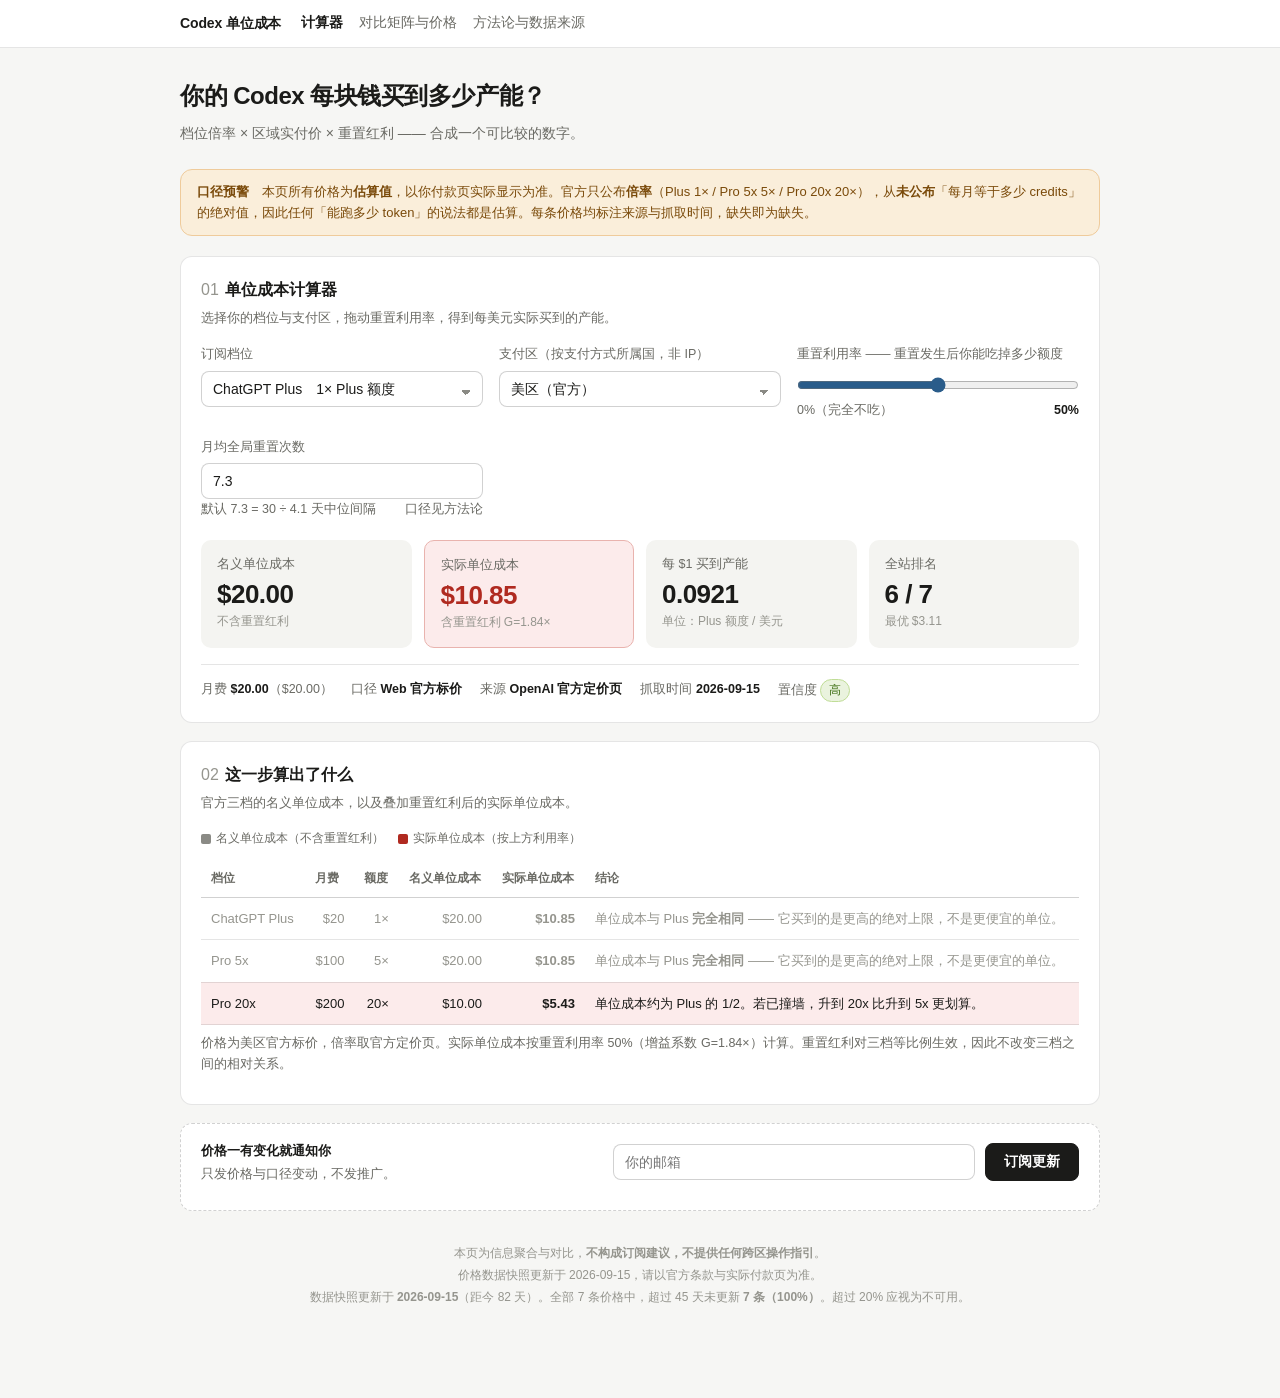
==== index.html @ bf379e0e "feat: Codex 单位成本计算器（纯静态 MVP） 把档位倍率、区域实付价与重置红利合成一个可比较的数字：每 1 美元买到多少产能。  核心结论： - 官方只公布倍率（Plus 1× / Pro" ====
<!DOCTYPE html>
<html lang="zh-CN">
<head>
<meta charset="UTF-8">
<meta name="viewport" content="width=device-width, initial-scale=1">
<title>Codex 单位成本计算器 —— 你的每块钱买到多少产能</title>
<meta name="description" content="把 Codex 的档位倍率、区域实付价与重置红利合成一个可比较的数字：每 1 美元买到多少产能。附各区域价格口径、来源与置信度。">
<link rel="stylesheet" href="assets/styles.css">
</head>
<body>

<header class="nav">
  <div class="inner">
    <a class="brand" href="index.html">Codex 单位成本</a>
    <nav>
      <a class="on" href="index.html">计算器</a>
      <a href="compare.html">对比矩阵与价格</a>
      <a href="method.html">方法论与数据来源</a>
    </nav>
  </div>
</header>

<main class="wrap">

  <h1>你的 Codex 每块钱买到多少产能？</h1>
  <p class="sub">档位倍率 × 区域实付价 × 重置红利 —— 合成一个可比较的数字。</p>

  <div class="banner">
    <b>口径预警</b>　本页所有价格为<strong>估算值</strong>，以你付款页实际显示为准。官方只公布<strong>倍率</strong>（Plus 1× / Pro 5x 5× / Pro 20x 20×），从<strong>未公布</strong>「每月等于多少 credits」的绝对值，因此任何「能跑多少 token」的说法都是估算。每条价格均标注来源与抓取时间，缺失即为缺失。
  </div>

  <section class="card">
    <h2><span class="n">01</span>单位成本计算器</h2>
    <p class="hint">选择你的档位与支付区，拖动重置利用率，得到每美元实际买到的产能。</p>

    <div class="grid2">
      <div>
        <label for="plan">订阅档位</label>
        <select id="plan"></select>
      </div>
      <div>
        <label for="region">支付区（按支付方式所属国，非 IP）</label>
        <select id="region"></select>
      </div>
      <div>
        <label for="u">重置利用率 —— 重置发生后你能吃掉多少额度</label>
        <input type="range" id="u" min="0" max="100" step="5" value="50">
        <div class="rowval"><span>0%（完全不吃）</span><b id="uval">50%</b></div>
      </div>
      <div>
        <label for="R">月均全局重置次数</label>
        <input type="number" id="R" min="0" max="30" step="0.1" value="7.3">
        <div class="rowval"><span>默认 7.3 = 30 ÷ 4.1 天中位间隔</span><span>口径见方法论</span></div>
      </div>
    </div>

    <div class="out" id="out"></div>
    <div class="meta" id="meta"></div>
  </section>

  <section class="card">
    <h2><span class="n">02</span>这一步算出了什么</h2>
    <p class="hint">官方三档的名义单位成本，以及叠加重置红利后的实际单位成本。</p>
    <div class="legend">
      <span><i class="sw" style="background:#8A8A85"></i>名义单位成本（不含重置红利）</span>
      <span><i class="sw" style="background:#B02A20"></i>实际单位成本（按上方利用率）</span>
    </div>
    <div class="tablewrap">
      <table>
        <thead>
          <tr>
            <th>档位</th><th class="num">月费</th><th class="num">额度</th>
            <th class="num">名义单位成本</th><th class="num">实际单位成本</th><th>结论</th>
          </tr>
        </thead>
        <tbody id="tierTable"></tbody>
      </table>
    </div>
    <p class="note" id="tierNote"></p>
  </section>

  <form class="cta" id="subForm" data-endpoint="">
    <div style="flex:1 1 260px">
      <h3 style="margin:0 0 2px">价格一有变化就通知你</h3>
      <p class="hint" style="margin:0">只发价格与口径变动，不发推广。</p>
    </div>
    <input type="email" placeholder="你的邮箱" required>
    <button class="btn" type="submit">订阅更新</button>
    <div style="flex:1 1 100%"><p class="hint" id="subTip" style="margin:0"></p></div>
  </form>

  <p class="foot">
    本页为信息聚合与对比，<strong>不构成订阅建议，不提供任何跨区操作指引</strong>。<br>
    价格数据快照更新于 <span id="metaUpdated">2026-09-15</span>，请以官方条款与实际付款页为准。<br>
    <span id="staleness"></span>
  </p>

</main>

<script src="assets/data.js"></script>
<script src="assets/app.js"></script>
</body>
</html>
---- assets/styles.css ----
:root{
  --bg:#f6f6f4; --card:#ffffff; --line:rgba(0,0,0,.10); --line2:rgba(0,0,0,.18);
  --tx:#1b1b19; --tx2:#6a6a64; --tx3:#95958e;
  --best:#B02A20; --best-bg:#FCEBEB; --best-line:#E9B3AE;
  --worst:#5F5E5A; --worst-bg:#F1EFE8;
  --warn-bg:#FAEEDA; --warn-line:#EFCB9B; --warn-tx:#7A4A0A;
  --acc:#2A5C8A; --acc-bg:#EAF1F8;
  --ok-bg:#EAF3DE; --ok-tx:#3B6D11; --ok-line:#C0DD97;
  --r:12px;
}
*{box-sizing:border-box}
body{
  margin:0; background:var(--bg); color:var(--tx);
  font-family:-apple-system,BlinkMacSystemFont,"PingFang SC","Hiragino Sans GB","Microsoft YaHei",sans-serif;
  font-size:14px; line-height:1.65; -webkit-font-smoothing:antialiased;
}
a{color:var(--acc); text-decoration:none}
a:hover{text-decoration:underline}
.wrap{max-width:960px; margin:0 auto; padding:28px 20px 80px}

.nav{
  border-bottom:1px solid var(--line); background:var(--card); position:sticky; top:0; z-index:9
}
.nav .inner{
  max-width:960px; margin:0 auto; padding:12px 20px; display:flex; align-items:center; gap:20px; flex-wrap:wrap
}
.nav .brand{font-weight:600; color:var(--tx); font-size:14px; letter-spacing:-.01em}
.nav nav{display:flex; gap:16px; flex-wrap:wrap}
.nav nav a{color:var(--tx2); font-size:13.5px}
.nav nav a.on{color:var(--tx); font-weight:600}

h1{font-size:24px; font-weight:600; margin:0 0 6px; letter-spacing:-.02em}
h2{font-size:16px; font-weight:600; margin:0 0 4px}
h2 .n{color:var(--tx3); font-weight:400; margin-right:6px; font-variant-numeric:tabular-nums}
h3{font-size:13px; font-weight:600; margin:18px 0 8px}
p{margin:0 0 10px}
.sub{color:var(--tx2); margin:0 0 24px}
.hint{color:var(--tx2); font-size:12.5px; margin:0 0 16px}

.card{background:var(--card); border:1px solid var(--line); border-radius:var(--r); padding:20px; margin-bottom:18px}
.banner{
  background:var(--warn-bg); border:1px solid var(--warn-line); color:var(--warn-tx);
  border-radius:var(--r); padding:12px 16px; margin-bottom:20px; font-size:13px; line-height:1.6
}
.banner b{font-weight:600}

.grid2{display:grid; grid-template-columns:repeat(auto-fit,minmax(220px,1fr)); gap:16px}
label{display:block; font-size:12.5px; color:var(--tx2); margin-bottom:6px}
select,input[type=number],input[type=email]{
  width:100%; padding:9px 11px; font-size:14px; font-family:inherit; color:var(--tx);
  background:#fff; border:1px solid var(--line2); border-radius:8px; outline:none; appearance:none;
}
select{
  background-image:linear-gradient(45deg,transparent 50%,#8a8a84 50%),linear-gradient(135deg,#8a8a84 50%,transparent 50%);
  background-position:calc(100% - 16px) 18px,calc(100% - 11px) 18px;
  background-size:5px 5px,5px 5px; background-repeat:no-repeat
}
select:focus,input:focus{border-color:var(--acc); box-shadow:0 0 0 3px var(--acc-bg)}
input[type=range]{width:100%; accent-color:var(--acc); margin:6px 0 0}
.rowval{display:flex; justify-content:space-between; gap:12px; font-size:12.5px; color:var(--tx2)}
.rowval b{color:var(--tx); font-weight:600; font-variant-numeric:tabular-nums}

.out{display:grid; grid-template-columns:repeat(auto-fit,minmax(150px,1fr)); gap:12px; margin-top:20px}
.box{background:#F4F4F1; border-radius:10px; padding:14px 16px}
.box .lb{font-size:12.5px; color:var(--tx2); margin-bottom:4px}
.box .vl{font-size:26px; font-weight:600; letter-spacing:-.02em; font-variant-numeric:tabular-nums; line-height:1.2}
.box .un{font-size:12px; color:var(--tx3); margin-top:2px}
.box.hi{background:var(--best-bg); border:1px solid var(--best-line)}
.box.hi .vl{color:var(--best)}
.box.na{background:var(--worst-bg); grid-column:1/-1}
.box.na .vl{font-size:19px}

.meta{
  margin-top:16px; padding-top:14px; border-top:1px solid var(--line);
  display:flex; flex-wrap:wrap; gap:8px 18px; font-size:12.5px; color:var(--tx2)
}
.meta b{color:var(--tx); font-weight:600}

.tag{display:inline-block; padding:1px 8px; border-radius:20px; font-size:11.5px; line-height:1.7; border:1px solid; white-space:nowrap}
.t-hi{background:var(--ok-bg); color:var(--ok-tx); border-color:var(--ok-line)}
.t-mid{background:var(--warn-bg); color:var(--warn-tx); border-color:var(--warn-line)}
.t-low{background:var(--best-bg); color:var(--best); border-color:var(--best-line)}
.t-na{background:#F1EFE8; color:#6a6a64; border-color:#D3D1C7}

.tablewrap{overflow-x:auto}
table{width:100%; border-collapse:collapse; font-size:13px}
th{
  text-align:left; font-weight:600; font-size:12px; color:var(--tx2);
  padding:8px 10px; border-bottom:1px solid var(--line2); white-space:nowrap
}
td{padding:10px; border-bottom:1px solid var(--line); vertical-align:middle}
td.num{font-variant-numeric:tabular-nums; white-space:nowrap; text-align:right}
td.l{text-align:left}
tr.top td{background:var(--best-bg)}
tr.bad td{color:var(--tx3)}
td .small{font-size:12.5px; color:var(--tx2)}

.bar{height:7px; border-radius:4px; background:#E4E4DF; position:relative; min-width:70px}
.bar i{position:absolute; left:0; top:0; bottom:0; border-radius:4px; background:var(--acc)}
.bar.red i{background:var(--best)}
.bar.gray i{background:#B4B2A9}
.legend{display:flex; flex-wrap:wrap; gap:14px; font-size:12px; color:var(--tx2); margin:0 0 12px}
.legend span{display:flex; align-items:center; gap:5px}
.sw{width:10px; height:10px; border-radius:2px; display:inline-block}
.miss{color:var(--tx3); font-size:12.5px}

.cta{
  display:flex; gap:10px; flex-wrap:wrap; align-items:center;
  background:var(--card); border:1px dashed var(--line2); border-radius:var(--r); padding:16px 20px; margin-bottom:18px
}
.cta input{flex:1 1 220px}
.btn{
  padding:9px 18px; font-size:13.5px; font-family:inherit; font-weight:600; cursor:pointer;
  background:var(--tx); color:#fff; border:1px solid var(--tx); border-radius:8px
}
.btn.ghost{background:#fff; color:var(--tx)}
.btn:disabled{opacity:.5; cursor:not-allowed}

ul{margin:0 0 10px; padding-left:20px}
li{margin-bottom:5px}
code{font-family:ui-monospace,SFMono-Regular,Menlo,monospace; font-size:12.5px; background:#F1EFE8; padding:1px 5px; border-radius:4px}
pre{
  background:#F1EFE8; border:1px solid var(--line); border-radius:10px; padding:14px 16px;
  font-family:ui-monospace,SFMono-Regular,Menlo,monospace; font-size:12.5px; line-height:1.8;
  overflow-x:auto; margin:0 0 14px
}
.foot{color:var(--tx3); font-size:12px; text-align:center; margin-top:32px; line-height:1.8}
.note{font-size:12.5px; color:var(--tx2); margin-top:8px}
.src{font-size:12.5px; color:var(--tx2)}
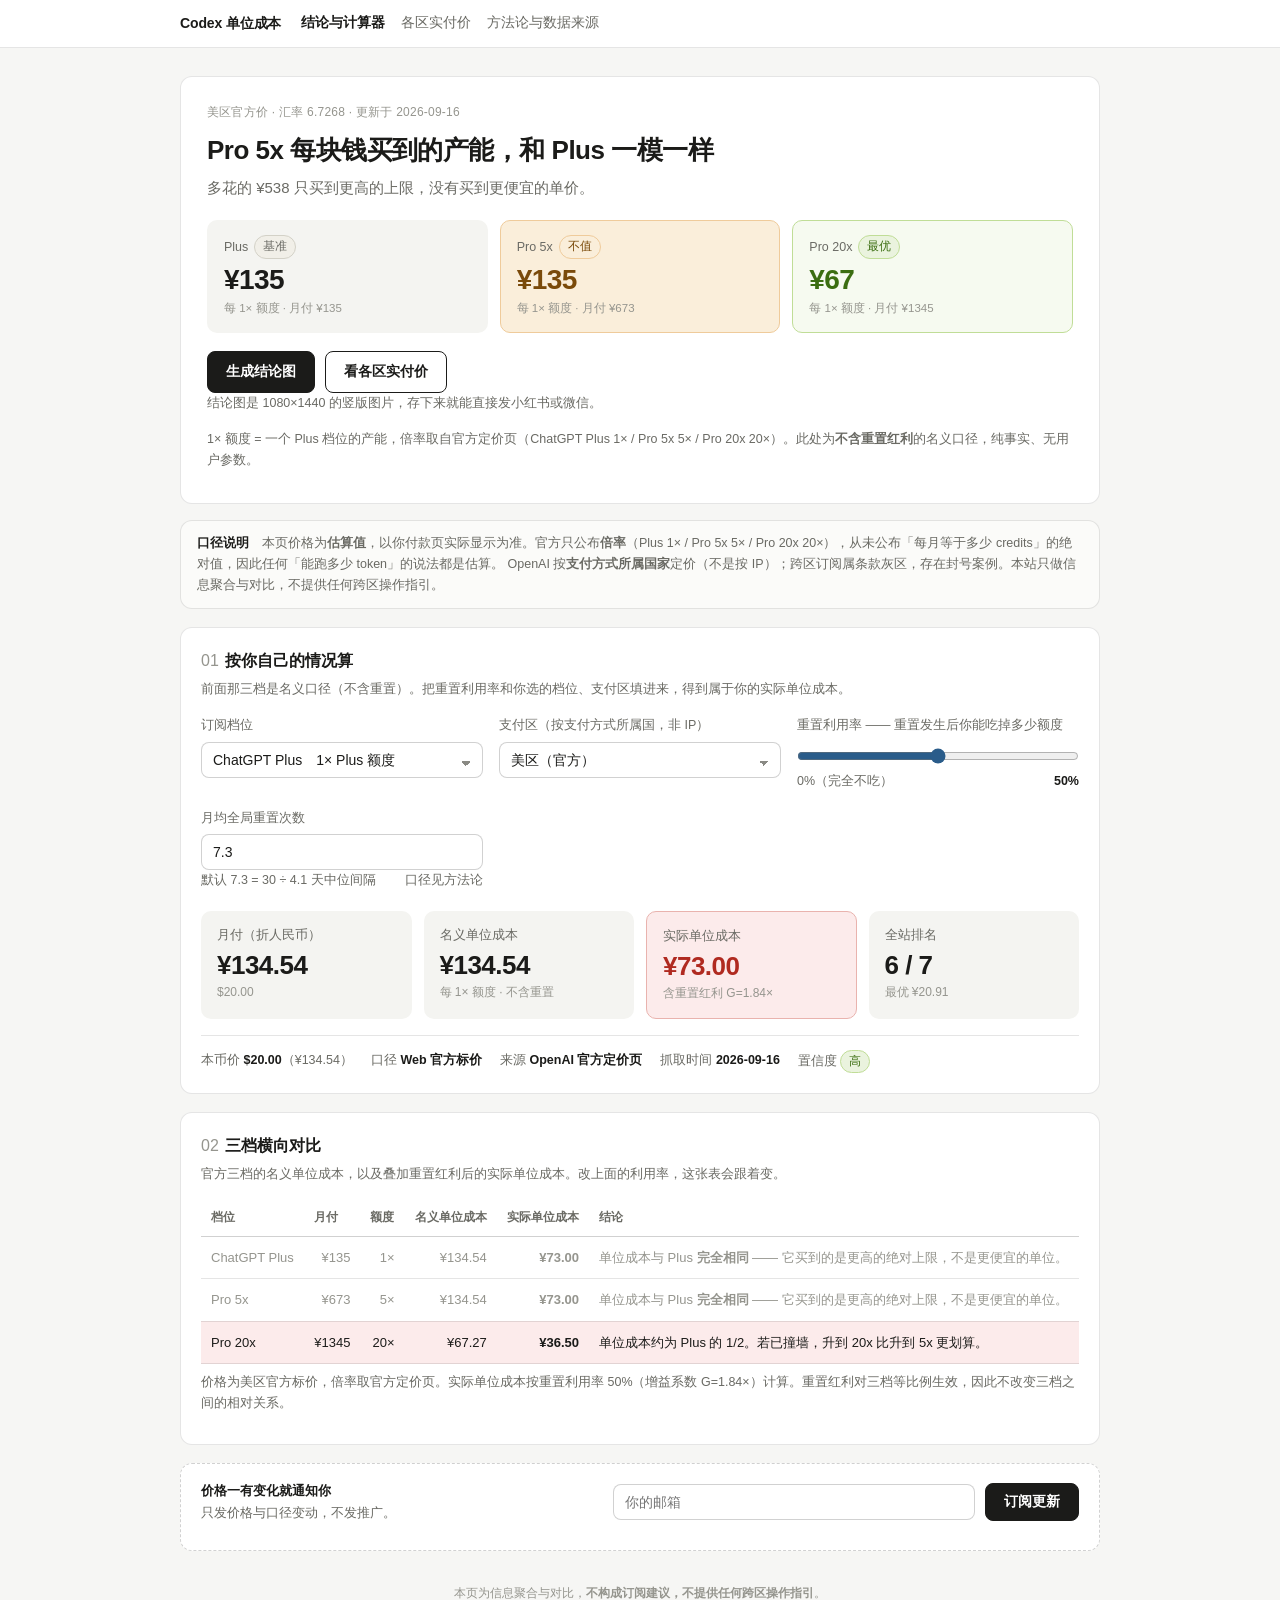
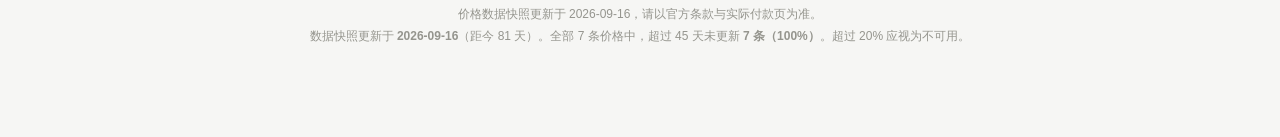
==== commit 146455e8: "feat: 首屏改为档位结论 + 全站人民币口径 + 一键分享图 面向国内推广的三处改造：  1. 首屏信息层级重排    - 首屏改为「一句结论 + 三个数字」，免责声明降为次级信息下移    - " ====
--- a/index.html
+++ b/index.html
@@ -3,8 +3,13 @@
 <head>
 <meta charset="UTF-8">
 <meta name="viewport" content="width=device-width, initial-scale=1">
-<title>Codex 单位成本计算器 —— 你的每块钱买到多少产能</title>
-<meta name="description" content="把 Codex 的档位倍率、区域实付价与重置红利合成一个可比较的数字：每 1 美元买到多少产能。附各区域价格口径、来源与置信度。">
+<title>Codex 该买哪档？Pro 5x 每块钱买到的产能和 Plus 一模一样</title>
+<meta name="description" content="按官方倍率折算，每 1× 额度要花多少人民币。结论：Pro 5x 的单位产能成本与 Plus 完全相同，比 Pro 20x 贵一倍。附各区实付价的口径、来源与置信度。">
+<meta property="og:type" content="website">
+<meta property="og:title" content="别急着买 Pro 5x：它每块钱买到的产能，和 Plus 一模一样">
+<meta property="og:description" content="按官方倍率折算成人民币，Pro 5x 的单位产能成本是 ¥135，与 Plus 相同，却是 Pro 20x 的两倍。">
+<meta property="og:locale" content="zh_CN">
+<meta name="twitter:card" content="summary">
 <link rel="stylesheet" href="assets/styles.css">
 </head>
 <body>
@@ -13,8 +18,8 @@
   <div class="inner">
     <a class="brand" href="index.html">Codex 单位成本</a>
     <nav>
-      <a class="on" href="index.html">计算器</a>
-      <a href="compare.html">对比矩阵与价格</a>
+      <a class="on" href="index.html">结论与计算器</a>
+      <a href="compare.html">各区实付价</a>
       <a href="method.html">方法论与数据来源</a>
     </nav>
   </div>
@@ -22,16 +27,27 @@
 
 <main class="wrap">
 
-  <h1>你的 Codex 每块钱买到多少产能？</h1>
-  <p class="sub">档位倍率 × 区域实付价 × 重置红利 —— 合成一个可比较的数字。</p>
+  <section class="hero">
+    <div class="hero-meta" id="heroMeta">美区官方价 · 更新于 2026-09-16</div>
+    <h1 id="heroTitle">同样的钱，买到多少产能</h1>
+    <p class="hero-sub" id="heroSub">按官方倍率折算，每 1× 额度要花多少钱。</p>
+    <div class="tiers" id="tiers"></div>
+    <div class="actions">
+      <button class="btn" type="button" id="shareBtn">生成结论图</button>
+      <a class="btn ghost" href="compare.html">看各区实付价</a>
+    </div>
+    <p class="hint" id="shareTip">结论图是 1080×1440 的竖版图片，存下来就能直接发小红书或微信。</p>
+    <p class="note" id="heroNote"></p>
+  </section>
 
-  <div class="banner">
-    <b>口径预警</b>　本页所有价格为<strong>估算值</strong>，以你付款页实际显示为准。官方只公布<strong>倍率</strong>（Plus 1× / Pro 5x 5× / Pro 20x 20×），从<strong>未公布</strong>「每月等于多少 credits」的绝对值，因此任何「能跑多少 token」的说法都是估算。每条价格均标注来源与抓取时间，缺失即为缺失。
-  </div>
+  <p class="disclaimer">
+    <b>口径说明</b>　本页价格为<strong>估算值</strong>，以你付款页实际显示为准。官方只公布<strong>倍率</strong>（Plus 1× / Pro 5x 5× / Pro 20x 20×），从未公布「每月等于多少 credits」的绝对值，因此任何「能跑多少 token」的说法都是估算。
+    OpenAI 按<strong>支付方式所属国家</strong>定价（不是按 IP）；跨区订阅属条款灰区，存在封号案例。本站只做信息聚合与对比，不提供任何跨区操作指引。
+  </p>
 
   <section class="card">
-    <h2><span class="n">01</span>单位成本计算器</h2>
-    <p class="hint">选择你的档位与支付区，拖动重置利用率，得到每美元实际买到的产能。</p>
+    <h2><span class="n">01</span>按你自己的情况算</h2>
+    <p class="hint">前面那三档是名义口径（不含重置）。把重置利用率和你选的档位、支付区填进来，得到属于你的实际单位成本。</p>
 
     <div class="grid2">
       <div>
@@ -59,17 +75,13 @@
   </section>
 
   <section class="card">
-    <h2><span class="n">02</span>这一步算出了什么</h2>
-    <p class="hint">官方三档的名义单位成本，以及叠加重置红利后的实际单位成本。</p>
-    <div class="legend">
-      <span><i class="sw" style="background:#8A8A85"></i>名义单位成本（不含重置红利）</span>
-      <span><i class="sw" style="background:#B02A20"></i>实际单位成本（按上方利用率）</span>
-    </div>
+    <h2><span class="n">02</span>三档横向对比</h2>
+    <p class="hint">官方三档的名义单位成本，以及叠加重置红利后的实际单位成本。改上面的利用率，这张表会跟着变。</p>
     <div class="tablewrap">
       <table>
         <thead>
           <tr>
-            <th>档位</th><th class="num">月费</th><th class="num">额度</th>
+            <th>档位</th><th class="num">月付</th><th class="num">额度</th>
             <th class="num">名义单位成本</th><th class="num">实际单位成本</th><th>结论</th>
           </tr>
         </thead>
@@ -91,7 +103,7 @@
 
   <p class="foot">
     本页为信息聚合与对比，<strong>不构成订阅建议，不提供任何跨区操作指引</strong>。<br>
-    价格数据快照更新于 <span id="metaUpdated">2026-09-15</span>，请以官方条款与实际付款页为准。<br>
+    价格数据快照更新于 <span id="metaUpdated">2026-09-16</span>，请以官方条款与实际付款页为准。<br>
     <span id="staleness"></span>
   </p>
 
--- a/assets/styles.css
+++ b/assets/styles.css
@@ -127,3 +127,54 @@
 .foot{color:var(--tx3); font-size:12px; text-align:center; margin-top:32px; line-height:1.8}
 .note{font-size:12.5px; color:var(--tx2); margin-top:8px}
 .src{font-size:12.5px; color:var(--tx2)}
+
+/* ---------- 首屏结论区（页面唯一的主视觉，不与卡片同级） ---------- */
+.hero{
+  background:var(--card); border:1px solid var(--line); border-radius:var(--r);
+  padding:26px 26px 22px; margin-bottom:16px
+}
+.hero-meta{font-size:12px; color:var(--tx3); letter-spacing:.02em; margin-bottom:10px}
+.hero h1{font-size:26px; line-height:1.34; margin:0 0 8px; letter-spacing:-.02em; max-width:20em}
+.hero-sub{color:var(--tx2); font-size:15px; margin:0 0 20px; max-width:32em}
+.tiers{display:grid; grid-template-columns:repeat(auto-fit,minmax(150px,1fr)); gap:12px}
+.tcard{background:#F4F4F1; border:1px solid transparent; border-radius:10px; padding:14px 16px}
+.tcard .tn{font-size:12.5px; color:var(--tx2); display:flex; align-items:center; gap:6px; flex-wrap:wrap}
+.tcard .tv{
+  font-size:28px; font-weight:600; letter-spacing:-.02em;
+  font-variant-numeric:tabular-nums; line-height:1.2; margin:4px 0 2px
+}
+.tcard .tu{font-size:11.5px; color:var(--tx3)}
+.tcard.bad{background:var(--warn-bg); border-color:var(--warn-line)}
+.tcard.bad .tv{color:var(--warn-tx)}
+.tcard.top{background:#F6FAF0; border-color:var(--ok-line)}
+.tcard.top .tv{color:var(--ok-tx)}
+.actions{display:flex; gap:10px; flex-wrap:wrap; margin-top:18px}
+.actions .btn{text-decoration:none; display:inline-block}
+
+/* 合规声明：保留全部要点，但降为次级信息，不占首屏焦点 */
+.disclaimer{
+  background:#FBFBF9; border:1px solid var(--line); border-radius:var(--r);
+  padding:12px 16px; margin:0 0 18px; font-size:12.5px; color:var(--tx2); line-height:1.7
+}
+.disclaimer b{color:var(--tx)}
+
+/* 仅在窄屏显示的提示（如「表格可左右滑动」） */
+.mobonly{display:none}
+
+/* ---------- 移动端优先（国内流量以手机为主） ---------- */
+@media (max-width:560px){
+  .wrap{padding:20px 14px 64px}
+  .hero{padding:18px 16px 16px}
+  .hero h1{font-size:21px}
+  .hero-sub{font-size:14px}
+  .tiers{grid-template-columns:repeat(2,minmax(0,1fr)); gap:10px}
+  .tcard{padding:12px 13px}
+  .tcard .tv{font-size:24px}
+  h1{font-size:20px}
+  h2{font-size:15px}
+  table{font-size:12.5px}
+  th,td{padding:8px 6px}
+  .actions .btn{flex:1 1 auto; text-align:center}
+  .card{padding:16px}
+  .mobonly{display:block}
+}
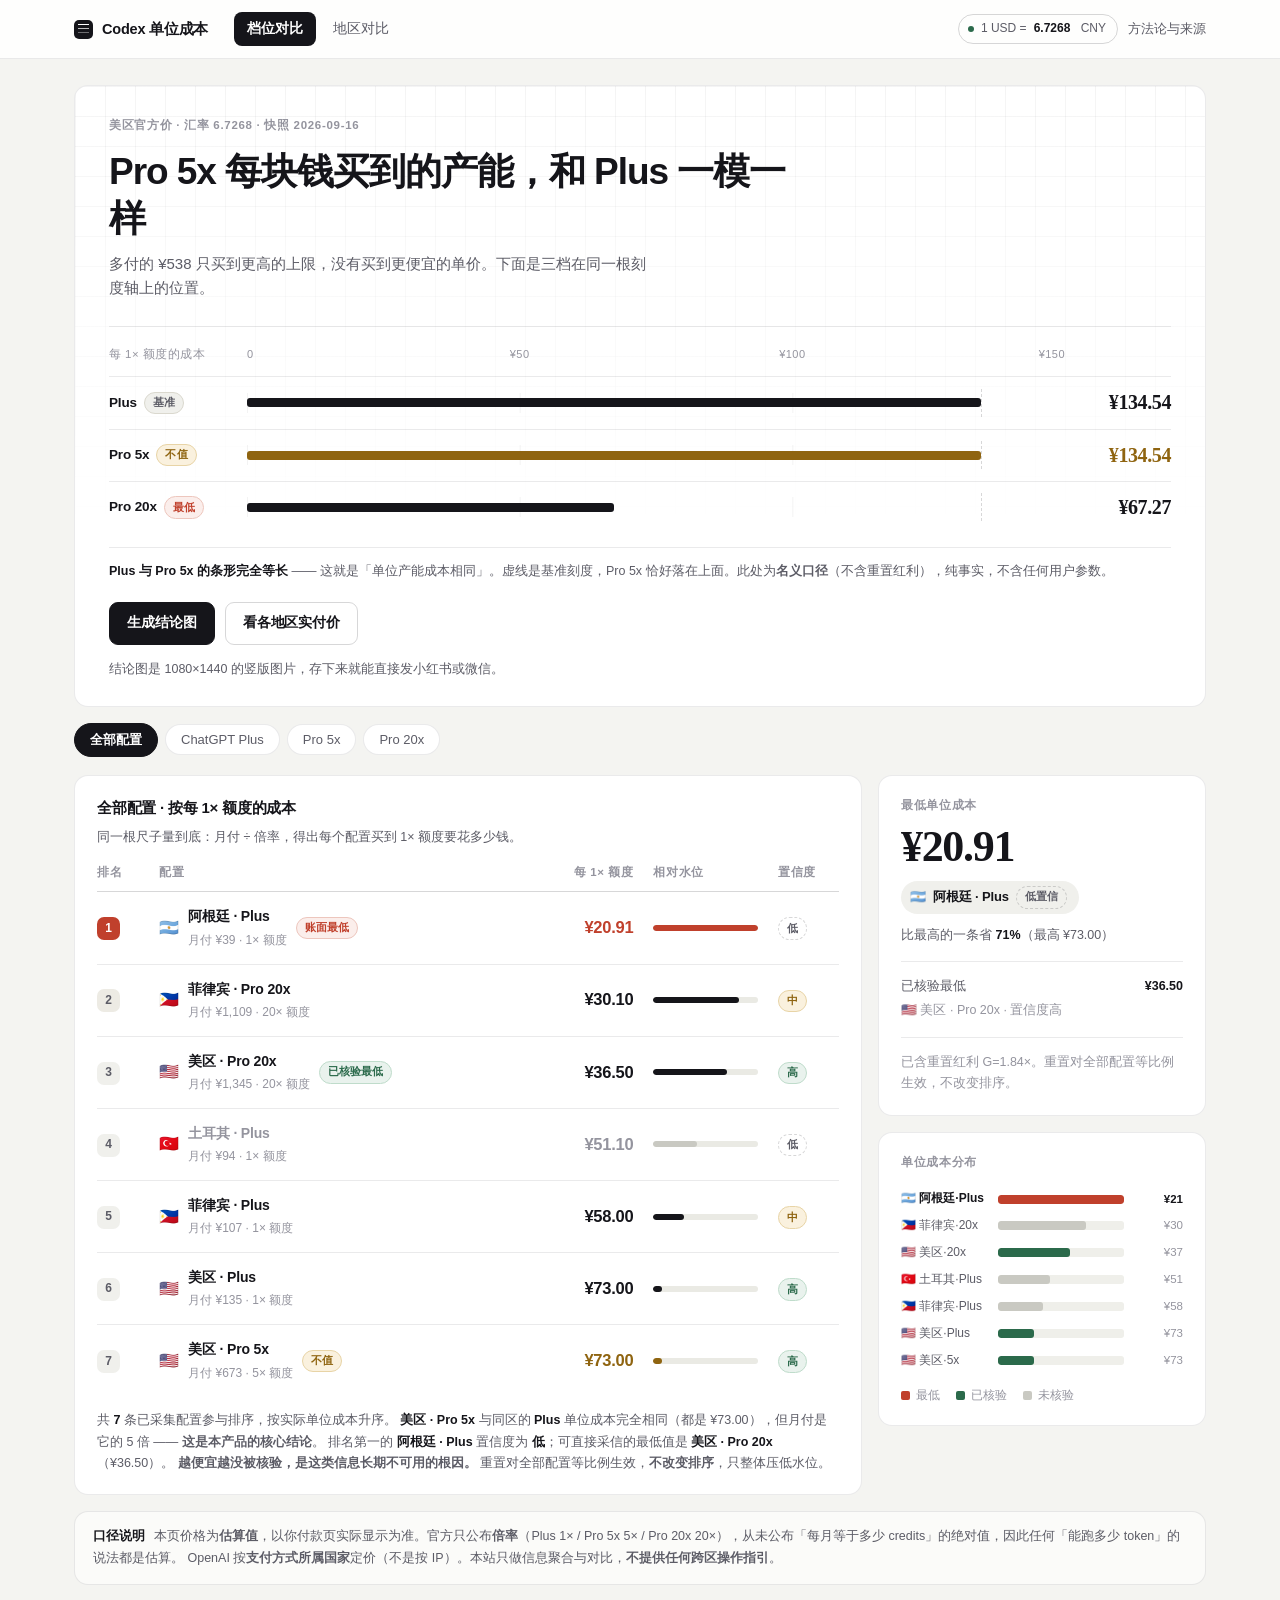
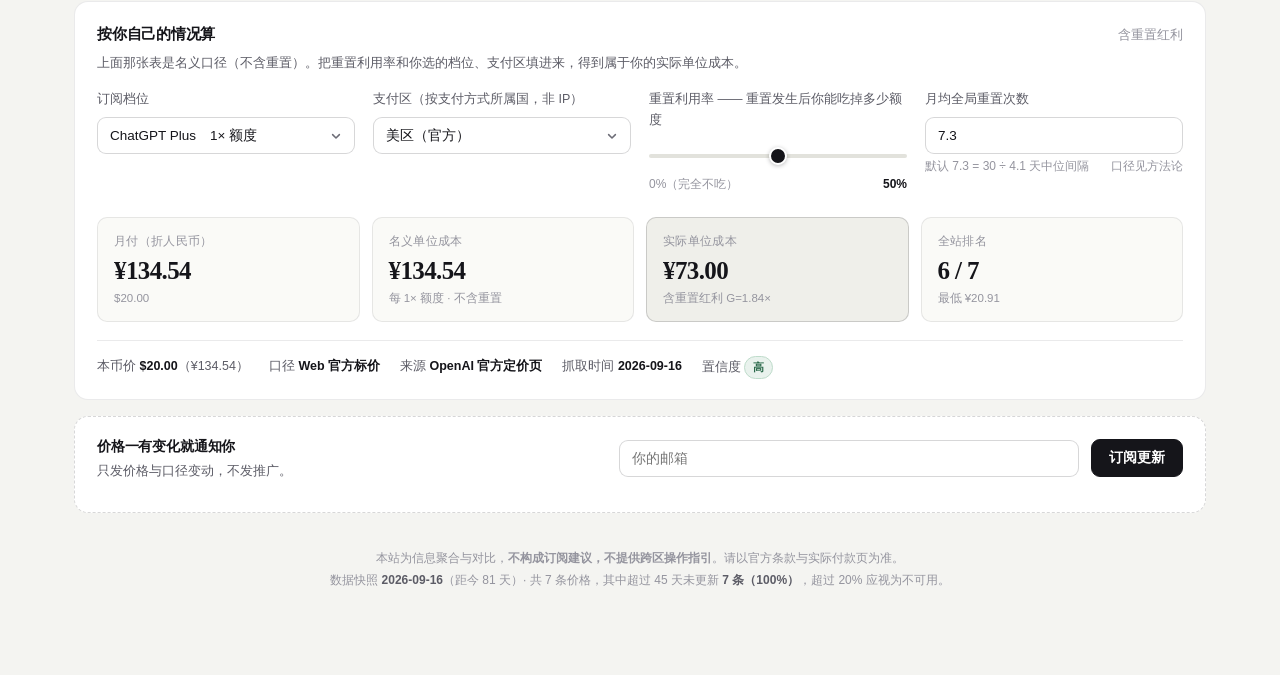
==== commit 4d7f89e0: "feat(ui): 视觉系统重做（精密计量仪器）+ 信息架构对齐参考站 按 appstoreprice.org 的信息架构重排，但视觉身份另起一套 —— 只借结构不借皮。  结构（借参考站，验证过的可" ====
--- a/index.html
+++ b/index.html
@@ -4,7 +4,7 @@
 <meta charset="UTF-8">
 <meta name="viewport" content="width=device-width, initial-scale=1">
 <title>Codex 该买哪档？Pro 5x 每块钱买到的产能和 Plus 一模一样</title>
-<meta name="description" content="按官方倍率折算，每 1× 额度要花多少人民币。结论：Pro 5x 的单位产能成本与 Plus 完全相同，比 Pro 20x 贵一倍。附各区实付价的口径、来源与置信度。">
+<meta name="description" content="按官方倍率折算成人民币，比较 Codex 各档位与各区域的单位产能成本。结论：Pro 5x 的单位成本与 Plus 完全相同，是 Pro 20x 的两倍。">
 <meta property="og:type" content="website">
 <meta property="og:title" content="别急着买 Pro 5x：它每块钱买到的产能，和 Plus 一模一样">
 <meta property="og:description" content="按官方倍率折算成人民币，Pro 5x 的单位产能成本是 ¥135，与 Plus 相同，却是 Pro 20x 的两倍。">
@@ -12,58 +12,102 @@
 <meta name="twitter:card" content="summary">
 <link rel="stylesheet" href="assets/styles.css">
 </head>
-<body>
+<body data-view="unit">
 
-<header class="nav">
-  <div class="inner">
-    <a class="brand" href="index.html">Codex 单位成本</a>
-    <nav>
-      <a class="on" href="index.html">结论与计算器</a>
-      <a href="compare.html">各区实付价</a>
-      <a href="method.html">方法论与数据来源</a>
+<header class="topbar">
+  <div class="topbar-in">
+    <a class="brand" href="index.html"><i class="mark"></i><span class="bn">Codex 单位成本</span></a>
+    <nav class="tabs">
+      <a class="on" href="index.html">档位对比</a>
+      <a href="compare.html">地区对比</a>
     </nav>
+    <div class="topbar-r">
+      <span class="fxchip"><i class="dot"></i>1 USD = <b id="fxRate">6.7268</b>&nbsp;CNY</span>
+      <a class="toplink" href="method.html">方法论与来源</a>
+    </div>
   </div>
 </header>
 
-<main class="wrap">
+<main class="page">
 
   <section class="hero">
-    <div class="hero-meta" id="heroMeta">美区官方价 · 更新于 2026-09-16</div>
+    <div class="eyebrow"><span id="heroMeta">美区官方价</span></div>
     <h1 id="heroTitle">同样的钱，买到多少产能</h1>
     <p class="hero-sub" id="heroSub">按官方倍率折算，每 1× 额度要花多少钱。</p>
-    <div class="tiers" id="tiers"></div>
-    <div class="actions">
+
+    <div class="ruler" id="heroRuler"></div>
+    <p class="ruler-foot" id="heroFoot"></p>
+
+    <div class="hero-actions">
       <button class="btn" type="button" id="shareBtn">生成结论图</button>
-      <a class="btn ghost" href="compare.html">看各区实付价</a>
+      <a class="btn ghost" href="compare.html">看各地区实付价</a>
     </div>
-    <p class="hint" id="shareTip">结论图是 1080×1440 的竖版图片，存下来就能直接发小红书或微信。</p>
-    <p class="note" id="heroNote"></p>
+    <p class="note" id="shareTip">结论图是 1080×1440 的竖版图片，存下来就能直接发小红书或微信。</p>
   </section>
 
+  <div class="pillbar" id="tierPills"></div>
+
+  <div class="cols">
+
+    <div class="col-main">
+      <section class="panel">
+        <div class="panel-head">
+          <h2>全部配置 · 按每 1× 额度的成本</h2>
+        </div>
+        <p class="hint">同一根尺子量到底：月付 ÷ 倍率，得出每个配置买到 1× 额度要花多少钱。</p>
+        <div class="tablewrap">
+          <table class="rk">
+            <thead>
+              <tr>
+                <th>排名</th>
+                <th>配置</th>
+                <th class="r">每 1× 额度</th>
+                <th>相对水位</th>
+                <th>置信度</th>
+              </tr>
+            </thead>
+            <tbody id="rankBody"></tbody>
+          </table>
+        </div>
+        <p class="note" id="rankNote"></p>
+      </section>
+    </div>
+
+    <aside class="col-side">
+      <div class="side-card" id="bestCard"></div>
+      <div class="side-card" id="distCard"></div>
+    </aside>
+
+  </div>
+
   <p class="disclaimer">
-    <b>口径说明</b>　本页价格为<strong>估算值</strong>，以你付款页实际显示为准。官方只公布<strong>倍率</strong>（Plus 1× / Pro 5x 5× / Pro 20x 20×），从未公布「每月等于多少 credits」的绝对值，因此任何「能跑多少 token」的说法都是估算。
-    OpenAI 按<strong>支付方式所属国家</strong>定价（不是按 IP）；跨区订阅属条款灰区，存在封号案例。本站只做信息聚合与对比，不提供任何跨区操作指引。
+    <b>口径说明</b>
+    本页价格为<strong>估算值</strong>，以你付款页实际显示为准。官方只公布<strong>倍率</strong>（Plus 1× / Pro 5x 5× / Pro 20x 20×），从未公布「每月等于多少 credits」的绝对值，因此任何「能跑多少 token」的说法都是估算。
+    OpenAI 按<strong>支付方式所属国家</strong>定价（不是按 IP）。本站只做信息聚合与对比，<strong>不提供任何跨区操作指引</strong>。
   </p>
 
-  <section class="card">
-    <h2><span class="n">01</span>按你自己的情况算</h2>
-    <p class="hint">前面那三档是名义口径（不含重置）。把重置利用率和你选的档位、支付区填进来，得到属于你的实际单位成本。</p>
+  <section class="panel">
+    <div class="panel-head">
+      <h2>按你自己的情况算</h2>
+      <span class="panel-sub">含重置红利</span>
+    </div>
+    <p class="hint">上面那张表是名义口径（不含重置）。把重置利用率和你选的档位、支付区填进来，得到属于你的实际单位成本。</p>
 
     <div class="grid2">
-      <div>
+      <div class="field">
         <label for="plan">订阅档位</label>
         <select id="plan"></select>
       </div>
-      <div>
+      <div class="field">
         <label for="region">支付区（按支付方式所属国，非 IP）</label>
         <select id="region"></select>
       </div>
-      <div>
+      <div class="field">
         <label for="u">重置利用率 —— 重置发生后你能吃掉多少额度</label>
         <input type="range" id="u" min="0" max="100" step="5" value="50">
         <div class="rowval"><span>0%（完全不吃）</span><b id="uval">50%</b></div>
       </div>
-      <div>
+      <div class="field">
         <label for="R">月均全局重置次数</label>
         <input type="number" id="R" min="0" max="30" step="0.1" value="7.3">
         <div class="rowval"><span>默认 7.3 = 30 ÷ 4.1 天中位间隔</span><span>口径见方法论</span></div>
@@ -74,36 +118,18 @@
     <div class="meta" id="meta"></div>
   </section>
 
-  <section class="card">
-    <h2><span class="n">02</span>三档横向对比</h2>
-    <p class="hint">官方三档的名义单位成本，以及叠加重置红利后的实际单位成本。改上面的利用率，这张表会跟着变。</p>
-    <div class="tablewrap">
-      <table>
-        <thead>
-          <tr>
-            <th>档位</th><th class="num">月付</th><th class="num">额度</th>
-            <th class="num">名义单位成本</th><th class="num">实际单位成本</th><th>结论</th>
-          </tr>
-        </thead>
-        <tbody id="tierTable"></tbody>
-      </table>
-    </div>
-    <p class="note" id="tierNote"></p>
-  </section>
-
-  <form class="cta" id="subForm" data-endpoint="">
-    <div style="flex:1 1 260px">
-      <h3 style="margin:0 0 2px">价格一有变化就通知你</h3>
-      <p class="hint" style="margin:0">只发价格与口径变动，不发推广。</p>
+  <form class="sub" id="subForm" data-endpoint="">
+    <div class="sub-txt">
+      <h3>价格一有变化就通知你</h3>
+      <p>只发价格与口径变动，不发推广。</p>
     </div>
     <input type="email" placeholder="你的邮箱" required>
     <button class="btn" type="submit">订阅更新</button>
-    <div style="flex:1 1 100%"><p class="hint" id="subTip" style="margin:0"></p></div>
+    <p class="sub-tip" id="subTip"></p>
   </form>
 
   <p class="foot">
-    本页为信息聚合与对比，<strong>不构成订阅建议，不提供任何跨区操作指引</strong>。<br>
-    价格数据快照更新于 <span id="metaUpdated">2026-09-16</span>，请以官方条款与实际付款页为准。<br>
+    本站为信息聚合与对比，<strong>不构成订阅建议，不提供跨区操作指引</strong>。请以官方条款与实际付款页为准。<br>
     <span id="staleness"></span>
   </p>
 
--- a/assets/styles.css
+++ b/assets/styles.css
@@ -1,180 +1,496 @@
+/* ==========================================================================
+   Codex 单位成本 —— 视觉系统
+   方向：精密计量仪器
+     · 纸白底 + 极淡方格（测量基准的表面）
+     · 发丝分隔线代替投影，层级靠留白与字号而非装饰
+     · 展示级数字用衬线体（编辑精度感），表内数字用无衬线等宽位
+     · 三个信号色各司其职：朱砂＝最低/账面，石绿＝已核验，赭黄＝不值/存疑
+   ========================================================================== */
+
 :root{
-  --bg:#f6f6f4; --card:#ffffff; --line:rgba(0,0,0,.10); --line2:rgba(0,0,0,.18);
-  --tx:#1b1b19; --tx2:#6a6a64; --tx3:#95958e;
-  --best:#B02A20; --best-bg:#FCEBEB; --best-line:#E9B3AE;
-  --worst:#5F5E5A; --worst-bg:#F1EFE8;
-  --warn-bg:#FAEEDA; --warn-line:#EFCB9B; --warn-tx:#7A4A0A;
-  --acc:#2A5C8A; --acc-bg:#EAF1F8;
-  --ok-bg:#EAF3DE; --ok-tx:#3B6D11; --ok-line:#C0DD97;
-  --r:12px;
-}
+  --paper:#F4F4F1;
+  --card:#FFFFFF;
+
+  --ink:#15151A;
+  --ink2:#5C5C66;
+  --ink3:#94949E;
+
+  --rule:rgba(21,21,26,.085);
+  --rule2:rgba(21,21,26,.17);
+  --tick:rgba(21,21,26,.05);
+
+  --signal:#C0402C;        --signal-bg:#FBEEEB;   --signal-line:#EDC6BD;
+  --trust:#2B6A4B;         --trust-bg:#E9F2ED;    --trust-line:#BFDCCB;
+  --caution:#8F6410;       --caution-bg:#FAF1DE;  --caution-line:#E8D4A6;
+  --neutral-bg:#F0F0EC;    --neutral-line:#DAD8CE;
+
+  --f-sans:-apple-system,BlinkMacSystemFont,"PingFang SC","Hiragino Sans GB","Microsoft YaHei","Helvetica Neue",sans-serif;
+  --f-serif:"Songti SC","Source Han Serif SC","Noto Serif SC",Georgia,"Times New Roman",serif;
+  --f-mono:ui-monospace,SFMono-Regular,"SF Mono",Menlo,Consolas,monospace;
+
+  --r:14px;
+  --r-sm:10px;
+  --maxw:1180px;
+  --rc1:124px;   /* 标尺行：名称列 */
+  --rc2:92px;    /* 标尺行：数值列 */
+}
+
 *{box-sizing:border-box}
+html{-webkit-text-size-adjust:100%}
 body{
-  margin:0; background:var(--bg); color:var(--tx);
-  font-family:-apple-system,BlinkMacSystemFont,"PingFang SC","Hiragino Sans GB","Microsoft YaHei",sans-serif;
-  font-size:14px; line-height:1.65; -webkit-font-smoothing:antialiased;
-}
-a{color:var(--acc); text-decoration:none}
+  margin:0; background:var(--paper); color:var(--ink);
+  font-family:var(--f-sans); font-size:14px; line-height:1.66;
+  -webkit-font-smoothing:antialiased; -moz-osx-font-smoothing:grayscale;
+}
+a{color:inherit; text-decoration:none}
 a:hover{text-decoration:underline}
-.wrap{max-width:960px; margin:0 auto; padding:28px 20px 80px}
-
-.nav{
-  border-bottom:1px solid var(--line); background:var(--card); position:sticky; top:0; z-index:9
-}
-.nav .inner{
-  max-width:960px; margin:0 auto; padding:12px 20px; display:flex; align-items:center; gap:20px; flex-wrap:wrap
-}
-.nav .brand{font-weight:600; color:var(--tx); font-size:14px; letter-spacing:-.01em}
-.nav nav{display:flex; gap:16px; flex-wrap:wrap}
-.nav nav a{color:var(--tx2); font-size:13.5px}
-.nav nav a.on{color:var(--tx); font-weight:600}
-
-h1{font-size:24px; font-weight:600; margin:0 0 6px; letter-spacing:-.02em}
-h2{font-size:16px; font-weight:600; margin:0 0 4px}
-h2 .n{color:var(--tx3); font-weight:400; margin-right:6px; font-variant-numeric:tabular-nums}
-h3{font-size:13px; font-weight:600; margin:18px 0 8px}
-p{margin:0 0 10px}
-.sub{color:var(--tx2); margin:0 0 24px}
-.hint{color:var(--tx2); font-size:12.5px; margin:0 0 16px}
-
-.card{background:var(--card); border:1px solid var(--line); border-radius:var(--r); padding:20px; margin-bottom:18px}
-.banner{
-  background:var(--warn-bg); border:1px solid var(--warn-line); color:var(--warn-tx);
-  border-radius:var(--r); padding:12px 16px; margin-bottom:20px; font-size:13px; line-height:1.6
-}
-.banner b{font-weight:600}
-
-.grid2{display:grid; grid-template-columns:repeat(auto-fit,minmax(220px,1fr)); gap:16px}
-label{display:block; font-size:12.5px; color:var(--tx2); margin-bottom:6px}
-select,input[type=number],input[type=email]{
-  width:100%; padding:9px 11px; font-size:14px; font-family:inherit; color:var(--tx);
-  background:#fff; border:1px solid var(--line2); border-radius:8px; outline:none; appearance:none;
+.num{font-variant-numeric:tabular-nums; white-space:nowrap}
+.serif{font-family:var(--f-serif)}
+
+/* ==================== 顶栏 ==================== */
+.topbar{
+  position:sticky; top:0; z-index:20;
+  background:rgba(255,255,255,.86);
+  -webkit-backdrop-filter:saturate(180%) blur(14px);
+  backdrop-filter:saturate(180%) blur(14px);
+  border-bottom:1px solid var(--rule);
+}
+.topbar-in{
+  max-width:var(--maxw); margin:0 auto; padding:0 24px;
+  height:58px; display:flex; align-items:center; gap:26px;
+}
+.brand{display:flex; align-items:center; gap:9px; font-weight:650; font-size:14.5px; letter-spacing:-.015em; white-space:nowrap}
+.brand:hover{text-decoration:none}
+.brand .mark{
+  width:19px; height:19px; border-radius:5px; flex:0 0 auto;
+  background:var(--ink); position:relative;
+}
+.brand .mark::after{
+  content:''; position:absolute; left:4px; right:4px; top:4px; height:1.5px;
+  background:#fff; box-shadow:0 4px 0 rgba(255,255,255,.72), 0 8px 0 rgba(255,255,255,.38);
+}
+.tabs{display:flex; gap:4px; flex:1 1 auto}
+.tabs a{
+  padding:6px 13px; border-radius:8px; font-size:13.5px; color:var(--ink2);
+  font-weight:500; white-space:nowrap; transition:background .16s, color .16s;
+}
+.tabs a:hover{background:var(--neutral-bg); color:var(--ink); text-decoration:none}
+.tabs a.on{background:var(--ink); color:#fff; font-weight:600}
+.topbar-r{display:flex; align-items:center; gap:10px; margin-left:auto}
+.fxchip{
+  display:inline-flex; align-items:center; gap:7px; padding:4px 11px 4px 9px;
+  border:1px solid var(--rule2); border-radius:999px; font-size:12px; color:var(--ink2);
+  font-variant-numeric:tabular-nums; white-space:nowrap;
+}
+.fxchip b{color:var(--ink); font-weight:600}
+.fxchip .dot{width:6px; height:6px; border-radius:50%; background:var(--trust); flex:0 0 auto}
+.toplink{font-size:13px; color:var(--ink2); white-space:nowrap}
+.toplink:hover{color:var(--ink)}
+
+/* ==================== 页面容器 ==================== */
+.page{max-width:var(--maxw); margin:0 auto; padding:26px 24px 72px}
+
+/* ==================== 首屏 ==================== */
+.hero{
+  position:relative; overflow:hidden;
+  background:var(--card); border:1px solid var(--rule); border-radius:var(--r);
+  padding:30px 34px 26px; margin-bottom:16px;
+}
+/* 极淡方格：测量基准的表面肌理，向下淡出 */
+.hero::before{
+  content:''; position:absolute; inset:0; pointer-events:none;
+  background-image:
+    linear-gradient(var(--tick) 1px,transparent 1px),
+    linear-gradient(90deg,var(--tick) 1px,transparent 1px);
+  background-size:30px 30px;
+  -webkit-mask-image:linear-gradient(to bottom,rgba(0,0,0,.9),transparent 72%);
+  mask-image:linear-gradient(to bottom,rgba(0,0,0,.9),transparent 72%);
+}
+.hero > *{position:relative}
+
+.eyebrow{
+  display:flex; align-items:center; gap:9px; flex-wrap:wrap;
+  font-size:11.5px; letter-spacing:.06em; color:var(--ink3);
+  text-transform:uppercase; font-weight:600; margin-bottom:14px;
+}
+.eyebrow .sep{width:14px; height:1px; background:var(--rule2); display:inline-block}
+
+.hero h1{
+  font-size:clamp(24px,3.5vw,37px); font-weight:650; letter-spacing:-.028em;
+  line-height:1.26; margin:0 0 10px; max-width:19em;
+}
+.hero-sub{color:var(--ink2); font-size:15px; margin:0 0 26px; max-width:36em; line-height:1.6}
+.hero-sub b{color:var(--ink); font-weight:600}
+
+/* ---------- 签名元素：单位成本标尺 ---------- */
+.ruler{border-top:1px solid var(--rule); padding-top:18px}
+/* 表头与标尺行共用同一套列宽，刻度才会和条形对齐 */
+.ruler-cap{
+  display:grid; grid-template-columns:var(--rc1) minmax(0,1fr) var(--rc2); gap:14px;
+  align-items:baseline; font-size:11.5px; color:var(--ink3); letter-spacing:.04em;
+  margin-bottom:12px; white-space:nowrap;
+}
+.ruler-cap .ticks{position:relative; height:13px}
+.ruler-cap .ticks i{
+  position:absolute; top:0; font-style:normal; font-size:11px; color:var(--ink3);
+  transform:translateX(-50%); white-space:nowrap; font-variant-numeric:tabular-nums;
+}
+.ruler-cap .ticks i:first-child{transform:none}
+.ruler-cap .ticks i:last-child{transform:translateX(-100%)}
+
+.rrow{
+  display:grid; grid-template-columns:var(--rc1) minmax(0,1fr) var(--rc2);
+  gap:14px; align-items:center; padding:9px 0;
+  border-top:1px solid var(--rule);
+}
+.rrow:first-child{border-top:0}
+.rname{font-size:13.5px; font-weight:600; letter-spacing:-.01em; display:flex; align-items:center; gap:7px}
+.rrow-track{position:relative; height:20px; display:flex; align-items:center}
+.rrow-track .seg{position:absolute; inset:0; pointer-events:none}
+.rrow-track .mk{
+  position:absolute; top:-4px; bottom:-4px; width:0;
+  border-left:1px dashed var(--rule2); pointer-events:none;
+}
+.rrow-track .fill{
+  position:relative; height:9px; border-radius:3px; background:var(--ink);
+  transform-origin:left center; animation:grow .62s cubic-bezier(.22,.7,.24,1) both;
+}
+.rrow.is-dim .fill{background:#C9C9C2}
+.rrow.is-bad .fill{background:var(--caution)}
+.rrow.is-best .fill{background:var(--trust)}
+.rrow-val{
+  text-align:right; font-family:var(--f-serif); font-size:20px; font-weight:600;
+  letter-spacing:-.02em; font-variant-numeric:tabular-nums;
+}
+.rrow.is-bad .rrow-val{color:var(--caution)}
+.rrow.is-best .rrow-val{color:var(--trust)}
+@keyframes grow{from{transform:scaleX(0)} to{transform:scaleX(1)}}
+
+.ruler-foot{
+  border-top:1px solid var(--rule); margin-top:14px; padding-top:13px;
+  font-size:12.5px; color:var(--ink2); line-height:1.7;
+}
+.ruler-foot b{color:var(--ink); font-weight:600}
+
+.hero-actions{display:flex; gap:10px; flex-wrap:wrap; margin-top:20px}
+
+/* ==================== 按钮 ==================== */
+.btn{
+  display:inline-flex; align-items:center; justify-content:center; gap:7px;
+  padding:9px 17px; font-size:13.5px; font-family:inherit; font-weight:600;
+  letter-spacing:-.005em; cursor:pointer; border-radius:9px;
+  background:var(--ink); color:#fff; border:1px solid var(--ink);
+  transition:transform .14s, opacity .16s, background .16s;
+}
+.btn:hover{opacity:.88; text-decoration:none}
+.btn:active{transform:translateY(1px)}
+.btn.ghost{background:transparent; color:var(--ink); border-color:var(--rule2)}
+.btn.ghost:hover{background:var(--neutral-bg); opacity:1}
+.btn:disabled{opacity:.45; cursor:not-allowed}
+.btn:focus-visible,a:focus-visible,select:focus-visible,input:focus-visible{
+  outline:2px solid var(--ink); outline-offset:2px; border-radius:6px;
+}
+
+/* ==================== 筛选 pills ==================== */
+.pillbar{
+  display:flex; gap:7px; align-items:center; margin:0 0 16px;
+  overflow-x:auto; padding-bottom:2px; scrollbar-width:none;
+}
+.pillbar::-webkit-scrollbar{display:none}
+.pill{
+  flex:0 0 auto; padding:7px 15px; border-radius:999px; font-size:13px; font-weight:500;
+  background:var(--card); border:1px solid var(--rule); color:var(--ink2);
+  cursor:pointer; font-family:inherit; white-space:nowrap;
+  transition:background .15s, color .15s, border-color .15s;
+}
+.pill:hover{border-color:var(--rule2); color:var(--ink)}
+.pill[aria-pressed="true"]{background:var(--ink); border-color:var(--ink); color:#fff; font-weight:600}
+.pillbar .pill-hint{margin-left:auto; font-size:12px; color:var(--ink3); white-space:nowrap; flex:0 0 auto}
+
+/* ==================== 双栏 ==================== */
+.cols{display:grid; grid-template-columns:minmax(0,1fr) 328px; gap:16px; align-items:start}
+.col-side{display:flex; flex-direction:column; gap:16px; position:sticky; top:74px}
+
+/* ==================== 面板 ==================== */
+.panel{
+  background:var(--card); border:1px solid var(--rule); border-radius:var(--r);
+  padding:20px 22px; margin-bottom:16px;
+}
+.col-side .panel{margin-bottom:0}
+.panel-head{display:flex; align-items:baseline; gap:12px; margin-bottom:4px; flex-wrap:wrap}
+.panel h2{
+  font-size:15px; font-weight:650; letter-spacing:-.015em; margin:0;
+}
+.panel-sub{font-size:12.5px; color:var(--ink3); margin-left:auto; font-variant-numeric:tabular-nums}
+.panel .hint{color:var(--ink2); font-size:12.5px; margin:6px 0 16px; line-height:1.65}
+.panel .hint:last-child{margin-bottom:0}
+.note{font-size:12.5px; color:var(--ink2); margin:14px 0 0; line-height:1.7}
+.note b{color:var(--ink); font-weight:600}
+
+/* ==================== 排名表 ==================== */
+.tablewrap{overflow-x:auto; margin:14px -22px 0; padding:0 22px}
+table{width:100%; border-collapse:collapse}
+thead th{
+  text-align:left; font-weight:600; font-size:11.5px; color:var(--ink3);
+  letter-spacing:.05em; text-transform:uppercase;
+  padding:0 10px 9px; border-bottom:1px solid var(--rule2); white-space:nowrap;
+}
+thead th:first-child{padding-left:0}
+thead th:last-child{padding-right:0}
+tbody td{
+  padding:13px 10px; border-bottom:1px solid var(--rule); vertical-align:middle;
+}
+tbody tr:last-child td{border-bottom:0}
+tbody td:first-child{padding-left:0}
+tbody td:last-child{padding-right:0}
+tbody tr.rk-row{transition:background .14s}
+tbody tr.rk-row:hover{background:#FAFAF7}
+th.r,td.r{text-align:right}
+
+/* 排名徽标
+   注意：这里不能命名为 .rk —— 会和 <table class="rk"> 撞名，
+   把 display:inline-flex 套到表格上，直接压塌 tbody 的表格布局。 */
+.rkb{
+  display:inline-flex; align-items:center; justify-content:center; min-width:23px; height:23px;
+  padding:0 6px; border-radius:7px; background:var(--neutral-bg); color:var(--ink2);
+  font-size:12px; font-weight:650; font-variant-numeric:tabular-nums;
+}
+.rkb.n1{background:var(--signal); color:#fff}
+.rkb.n2{background:#EDEBE4; color:var(--ink2)}
+
+/* 配置单元格 */
+.cfg{display:flex; align-items:center; gap:9px; flex-wrap:wrap}
+.flag{font-size:16px; line-height:1; flex:0 0 auto}
+.cfg-name{font-size:14px; font-weight:600; letter-spacing:-.012em; white-space:nowrap}
+.cfg-sub{display:block; font-size:12px; color:var(--ink3); margin-top:2px; font-variant-numeric:tabular-nums}
+.unit-val{font-size:16.5px; font-weight:650; letter-spacing:-.015em; font-variant-numeric:tabular-nums}
+tr.is-min .unit-val{color:var(--signal)}
+tr.is-trust .unit-val{color:var(--trust)}
+tr.is-bad .unit-val{color:var(--caution)}
+tr.is-muted td{color:var(--ink3)}
+
+/* 相对水位条 */
+.mini{height:6px; border-radius:3px; background:#EAEAE4; overflow:hidden; min-width:64px}
+.mini i{display:block; height:100%; border-radius:3px; background:var(--ink); transition:width .4s cubic-bezier(.22,.7,.24,1)}
+.mini i.sig{background:var(--signal)}
+.mini i.trs{background:var(--trust)}
+.mini i.cau{background:var(--caution)}
+.mini i.mut{background:#C9C9C2}
+
+/* ==================== 标签 ==================== */
+.tag{
+  display:inline-flex; align-items:center; padding:1.5px 8px; border-radius:999px;
+  font-size:11px; line-height:1.6; border:1px solid; white-space:nowrap; font-weight:600;
+  letter-spacing:.01em;
+}
+.t-hi{background:var(--trust-bg); color:var(--trust); border-color:var(--trust-line)}
+.t-mid{background:var(--caution-bg); color:var(--caution); border-color:var(--caution-line)}
+.t-min{background:var(--signal-bg); color:var(--signal); border-color:var(--signal-line)}
+.t-unv{background:transparent; color:var(--ink2); border-color:var(--rule2); border-style:dashed}
+.t-na{background:var(--neutral-bg); color:var(--ink2); border-color:var(--neutral-line)}
+
+.miss{color:var(--ink3); font-size:12.5px}
+/* 明细表：区域单元格不换行（旗帜与名称同排），口径单列不折断 */
+table.detail .cfg{flex-wrap:nowrap}
+table.detail td.cal{white-space:nowrap}
+.mini-legend{display:flex; flex-wrap:wrap; gap:6px 16px; font-size:11.5px; color:var(--ink3); margin-top:12px}
+.mini-legend span{display:inline-flex; align-items:center; gap:6px}
+.sw{width:9px; height:9px; border-radius:2px; display:inline-block; flex:0 0 auto}
+
+/* ==================== 侧栏：最低价卡 ==================== */
+.side-card{background:var(--card); border:1px solid var(--rule); border-radius:var(--r); padding:20px 22px}
+.side-card .lbl{
+  font-size:11.5px; letter-spacing:.06em; text-transform:uppercase;
+  color:var(--ink3); font-weight:600; margin-bottom:10px;
+}
+.big-val{
+  font-family:var(--f-serif); font-size:clamp(34px,4.4vw,44px); font-weight:600;
+  letter-spacing:-.03em; line-height:1; font-variant-numeric:tabular-nums;
+}
+.big-unit{font-size:15px; color:var(--ink3); font-family:var(--f-sans); font-weight:400; margin-left:5px}
+.big-owner{
+  display:inline-flex; align-items:center; gap:7px; margin-top:12px;
+  padding:5px 12px 5px 9px; border-radius:999px; background:var(--neutral-bg);
+  font-size:13px; font-weight:600; letter-spacing:-.01em;
+}
+.big-owner.trust{background:var(--trust-bg); color:var(--trust)}
+.big-owner.warn{background:var(--neutral-bg); color:var(--ink)}
+.big-delta{font-size:12.5px; color:var(--ink2); margin-top:11px; line-height:1.6}
+.big-delta b{color:var(--ink); font-weight:600}
+.side-div{height:1px; background:var(--rule); margin:16px 0 14px}
+.side-foot{font-size:12.5px; color:var(--ink2); line-height:1.7}
+.side-foot .row{display:flex; align-items:center; gap:8px; justify-content:space-between}
+.side-foot .v{font-weight:650; color:var(--ink); font-variant-numeric:tabular-nums}
+
+/* ==================== 侧栏：分布图 ==================== */
+.dist{margin-top:14px}
+.dist-row{display:grid; grid-template-columns:88px minmax(0,1fr) 50px; gap:9px; align-items:center; padding:3.5px 0}
+.dist-lb{font-size:12px; color:var(--ink2); white-space:nowrap; overflow:hidden; text-overflow:ellipsis}
+.dist-bar{height:9px; border-radius:3px; background:#EFEFEA; overflow:hidden}
+.dist-bar i{display:block; height:100%; border-radius:3px; background:#C9C9C2; transition:width .45s cubic-bezier(.22,.7,.24,1)}
+.dist-bar i.sig{background:var(--signal)}
+.dist-bar i.trs{background:var(--trust)}
+.dist-bar i.cau{background:var(--caution)}
+.dist-val{font-size:11.5px; color:var(--ink3); text-align:right; font-variant-numeric:tabular-nums}
+.dist-row.is-min .dist-lb{color:var(--ink); font-weight:600}
+.dist-row.is-min .dist-val{color:var(--ink); font-weight:600}
+
+/* ==================== 表单 ==================== */
+.grid2{display:grid; grid-template-columns:repeat(auto-fit,minmax(230px,1fr)); gap:18px}
+.field label{display:block; font-size:12.5px; color:var(--ink2); margin-bottom:7px; font-weight:500}
+select,input[type=number],input[type=email],input[type=text]{
+  width:100%; padding:10px 12px; font-size:13.5px; font-family:inherit; color:var(--ink);
+  background:var(--card); border:1px solid var(--rule2); border-radius:9px;
+  outline:none; -webkit-appearance:none; appearance:none;
+  transition:border-color .15s, box-shadow .15s;
 }
 select{
-  background-image:linear-gradient(45deg,transparent 50%,#8a8a84 50%),linear-gradient(135deg,#8a8a84 50%,transparent 50%);
-  background-position:calc(100% - 16px) 18px,calc(100% - 11px) 18px;
-  background-size:5px 5px,5px 5px; background-repeat:no-repeat
-}
-select:focus,input:focus{border-color:var(--acc); box-shadow:0 0 0 3px var(--acc-bg)}
-input[type=range]{width:100%; accent-color:var(--acc); margin:6px 0 0}
-.rowval{display:flex; justify-content:space-between; gap:12px; font-size:12.5px; color:var(--tx2)}
-.rowval b{color:var(--tx); font-weight:600; font-variant-numeric:tabular-nums}
-
-.out{display:grid; grid-template-columns:repeat(auto-fit,minmax(150px,1fr)); gap:12px; margin-top:20px}
-.box{background:#F4F4F1; border-radius:10px; padding:14px 16px}
-.box .lb{font-size:12.5px; color:var(--tx2); margin-bottom:4px}
-.box .vl{font-size:26px; font-weight:600; letter-spacing:-.02em; font-variant-numeric:tabular-nums; line-height:1.2}
-.box .un{font-size:12px; color:var(--tx3); margin-top:2px}
-.box.hi{background:var(--best-bg); border:1px solid var(--best-line)}
-.box.hi .vl{color:var(--best)}
-.box.na{background:var(--worst-bg); grid-column:1/-1}
-.box.na .vl{font-size:19px}
-
+  padding-right:34px; cursor:pointer;
+  background-image:url("data:image/svg+xml;utf8,<svg xmlns='http://www.w3.org/2000/svg' width='12' height='12' viewBox='0 0 12 12'><path d='M2.6 4.6L6 8l3.4-3.4' fill='none' stroke='%236C6C76' stroke-width='1.5' stroke-linecap='round' stroke-linejoin='round'/></svg>");
+  background-repeat:no-repeat; background-position:right 12px center;
+}
+select:focus,input:focus{border-color:var(--ink); box-shadow:0 0 0 3px rgba(21,21,26,.07)}
+input[type=range]{
+  width:100%; margin:9px 0 0; -webkit-appearance:none; appearance:none; background:transparent; height:18px;
+}
+input[type=range]::-webkit-slider-runnable-track{height:4px; border-radius:2px; background:#E2E2DC}
+input[type=range]::-webkit-slider-thumb{
+  -webkit-appearance:none; width:18px; height:18px; border-radius:50%; background:var(--ink);
+  margin-top:-7px; border:2.5px solid #fff; box-shadow:0 1px 4px rgba(21,21,26,.28); cursor:pointer;
+}
+input[type=range]::-moz-range-track{height:4px; border-radius:2px; background:#E2E2DC}
+input[type=range]::-moz-range-thumb{
+  width:14px; height:14px; border-radius:50%; background:var(--ink); border:2.5px solid #fff; cursor:pointer;
+}
+.rowval{display:flex; justify-content:space-between; gap:12px; font-size:12px; color:var(--ink3); margin-top:3px}
+.rowval b{color:var(--ink); font-weight:650; font-variant-numeric:tabular-nums}
+
+/* 计算器输出 */
+.out{display:grid; grid-template-columns:repeat(auto-fit,minmax(158px,1fr)); gap:12px; margin-top:22px}
+.box{background:#FAFAF7; border:1px solid var(--rule); border-radius:var(--r-sm); padding:14px 16px}
+.box .lb{font-size:11.5px; color:var(--ink3); letter-spacing:.03em; margin-bottom:6px}
+.box .vl{
+  font-family:var(--f-serif); font-size:25px; font-weight:600; letter-spacing:-.025em;
+  line-height:1.15; font-variant-numeric:tabular-nums;
+}
+.box .un{font-size:11.5px; color:var(--ink3); margin-top:4px; line-height:1.5}
+.box.hi{background:#EFEFEA; border-color:var(--rule2)}
+.box.na{background:var(--neutral-bg); grid-column:1/-1; border-color:var(--neutral-line)}
+.box.na .vl{font-size:19px; font-family:var(--f-sans); color:var(--ink2)}
 .meta{
-  margin-top:16px; padding-top:14px; border-top:1px solid var(--line);
-  display:flex; flex-wrap:wrap; gap:8px 18px; font-size:12.5px; color:var(--tx2)
-}
-.meta b{color:var(--tx); font-weight:600}
-
-.tag{display:inline-block; padding:1px 8px; border-radius:20px; font-size:11.5px; line-height:1.7; border:1px solid; white-space:nowrap}
-.t-hi{background:var(--ok-bg); color:var(--ok-tx); border-color:var(--ok-line)}
-.t-mid{background:var(--warn-bg); color:var(--warn-tx); border-color:var(--warn-line)}
-.t-low{background:var(--best-bg); color:var(--best); border-color:var(--best-line)}
-.t-na{background:#F1EFE8; color:#6a6a64; border-color:#D3D1C7}
-
-.tablewrap{overflow-x:auto}
-table{width:100%; border-collapse:collapse; font-size:13px}
-th{
-  text-align:left; font-weight:600; font-size:12px; color:var(--tx2);
-  padding:8px 10px; border-bottom:1px solid var(--line2); white-space:nowrap
-}
-td{padding:10px; border-bottom:1px solid var(--line); vertical-align:middle}
-td.num{font-variant-numeric:tabular-nums; white-space:nowrap; text-align:right}
-td.l{text-align:left}
-tr.top td{background:var(--best-bg)}
-tr.bad td{color:var(--tx3)}
-td .small{font-size:12.5px; color:var(--tx2)}
-
-.bar{height:7px; border-radius:4px; background:#E4E4DF; position:relative; min-width:70px}
-.bar i{position:absolute; left:0; top:0; bottom:0; border-radius:4px; background:var(--acc)}
-.bar.red i{background:var(--best)}
-.bar.gray i{background:#B4B2A9}
-.legend{display:flex; flex-wrap:wrap; gap:14px; font-size:12px; color:var(--tx2); margin:0 0 12px}
-.legend span{display:flex; align-items:center; gap:5px}
-.sw{width:10px; height:10px; border-radius:2px; display:inline-block}
-.miss{color:var(--tx3); font-size:12.5px}
-
-.cta{
-  display:flex; gap:10px; flex-wrap:wrap; align-items:center;
-  background:var(--card); border:1px dashed var(--line2); border-radius:var(--r); padding:16px 20px; margin-bottom:18px
-}
-.cta input{flex:1 1 220px}
-.btn{
-  padding:9px 18px; font-size:13.5px; font-family:inherit; font-weight:600; cursor:pointer;
-  background:var(--tx); color:#fff; border:1px solid var(--tx); border-radius:8px
-}
-.btn.ghost{background:#fff; color:var(--tx)}
-.btn:disabled{opacity:.5; cursor:not-allowed}
-
-ul{margin:0 0 10px; padding-left:20px}
-li{margin-bottom:5px}
-code{font-family:ui-monospace,SFMono-Regular,Menlo,monospace; font-size:12.5px; background:#F1EFE8; padding:1px 5px; border-radius:4px}
-pre{
-  background:#F1EFE8; border:1px solid var(--line); border-radius:10px; padding:14px 16px;
-  font-family:ui-monospace,SFMono-Regular,Menlo,monospace; font-size:12.5px; line-height:1.8;
-  overflow-x:auto; margin:0 0 14px
-}
-.foot{color:var(--tx3); font-size:12px; text-align:center; margin-top:32px; line-height:1.8}
-.note{font-size:12.5px; color:var(--tx2); margin-top:8px}
-.src{font-size:12.5px; color:var(--tx2)}
-
-/* ---------- 首屏结论区（页面唯一的主视觉，不与卡片同级） ---------- */
-.hero{
-  background:var(--card); border:1px solid var(--line); border-radius:var(--r);
-  padding:26px 26px 22px; margin-bottom:16px
-}
-.hero-meta{font-size:12px; color:var(--tx3); letter-spacing:.02em; margin-bottom:10px}
-.hero h1{font-size:26px; line-height:1.34; margin:0 0 8px; letter-spacing:-.02em; max-width:20em}
-.hero-sub{color:var(--tx2); font-size:15px; margin:0 0 20px; max-width:32em}
-.tiers{display:grid; grid-template-columns:repeat(auto-fit,minmax(150px,1fr)); gap:12px}
-.tcard{background:#F4F4F1; border:1px solid transparent; border-radius:10px; padding:14px 16px}
-.tcard .tn{font-size:12.5px; color:var(--tx2); display:flex; align-items:center; gap:6px; flex-wrap:wrap}
-.tcard .tv{
-  font-size:28px; font-weight:600; letter-spacing:-.02em;
-  font-variant-numeric:tabular-nums; line-height:1.2; margin:4px 0 2px
-}
-.tcard .tu{font-size:11.5px; color:var(--tx3)}
-.tcard.bad{background:var(--warn-bg); border-color:var(--warn-line)}
-.tcard.bad .tv{color:var(--warn-tx)}
-.tcard.top{background:#F6FAF0; border-color:var(--ok-line)}
-.tcard.top .tv{color:var(--ok-tx)}
-.actions{display:flex; gap:10px; flex-wrap:wrap; margin-top:18px}
-.actions .btn{text-decoration:none; display:inline-block}
-
-/* 合规声明：保留全部要点，但降为次级信息，不占首屏焦点 */
+  margin-top:18px; padding-top:15px; border-top:1px solid var(--rule);
+  display:flex; flex-wrap:wrap; gap:8px 20px; font-size:12.5px; color:var(--ink2);
+}
+.meta b{color:var(--ink); font-weight:600}
+
+/* ==================== 页头（内页） ==================== */
+.page-head{margin-bottom:18px}
+.page-head h1{font-size:clamp(22px,3vw,30px); font-weight:650; letter-spacing:-.025em; margin:0 0 8px; line-height:1.28}
+.page-head p{color:var(--ink2); font-size:14px; margin:0; max-width:44em; line-height:1.65}
+.page-head p b{color:var(--ink); font-weight:600}
+
+/* ==================== 声明 / 页脚 ==================== */
 .disclaimer{
-  background:#FBFBF9; border:1px solid var(--line); border-radius:var(--r);
-  padding:12px 16px; margin:0 0 18px; font-size:12.5px; color:var(--tx2); line-height:1.7
-}
-.disclaimer b{color:var(--tx)}
-
-/* 仅在窄屏显示的提示（如「表格可左右滑动」） */
+  background:#FBFBF9; border:1px solid var(--rule); border-radius:var(--r);
+  padding:14px 18px; margin:0 0 16px; font-size:12.5px; color:var(--ink2); line-height:1.75;
+}
+.disclaimer b{color:var(--ink); display:inline-block; margin-right:6px}
+.foot{color:var(--ink3); font-size:12px; text-align:center; margin-top:34px; line-height:1.85}
+.foot b{color:var(--ink2)}
+
+/* ==================== 订阅条 ==================== */
+.sub{
+  display:flex; gap:12px; flex-wrap:wrap; align-items:center;
+  background:var(--card); border:1px dashed var(--rule2); border-radius:var(--r);
+  padding:18px 22px; margin-bottom:16px;
+}
+.sub .sub-txt{flex:1 1 250px}
+.sub h3{font-size:14px; font-weight:650; margin:0 0 3px; letter-spacing:-.012em}
+.sub p{margin:0; font-size:12.5px; color:var(--ink2)}
+.sub input{flex:1 1 200px; width:auto}
+.sub .sub-tip{flex:1 1 100%; font-size:12.5px; color:var(--ink2); margin:0}
+
+/* ==================== 方法论页 ==================== */
+.doc{max-width:800px}
+.doc h2{font-size:19px; font-weight:650; letter-spacing:-.02em; margin:0 0 12px; display:flex; align-items:baseline; gap:12px}
+.doc h2 .n{
+  font-family:var(--f-mono); font-size:11.5px; color:var(--ink3); font-weight:500;
+  letter-spacing:0; flex:0 0 auto;
+}
+.doc h3{font-size:13.5px; font-weight:650; margin:22px 0 9px; letter-spacing:-.01em}
+.doc p{margin:0 0 12px}
+.doc ul{margin:0 0 12px; padding-left:0; list-style:none}
+.doc li{position:relative; padding-left:17px; margin-bottom:7px}
+.doc li::before{
+  content:''; position:absolute; left:2px; top:.68em; width:5px; height:1px; background:var(--ink3);
+}
+.doc code{
+  font-family:var(--f-mono); font-size:12px; background:var(--neutral-bg);
+  padding:1.5px 5px; border-radius:4px; color:var(--ink);
+}
+.doc pre{
+  background:#FAFAF7; border:1px solid var(--rule); border-radius:var(--r-sm);
+  padding:17px 19px; font-family:var(--f-mono); font-size:12.5px; line-height:1.95;
+  overflow-x:auto; margin:0 0 16px; color:var(--ink);
+}
+.doc a{color:var(--ink); border-bottom:1px solid var(--rule2)}
+.doc a:hover{text-decoration:none; border-bottom-color:var(--ink)}
+.doc .note{
+  background:#FAFAF7; border-left:2px solid var(--rule2); border-radius:0 8px 8px 0;
+  padding:12px 15px; margin:14px 0 0;
+}
+
+/* ==================== 移动端 ==================== */
 .mobonly{display:none}
-
-/* ---------- 移动端优先（国内流量以手机为主） ---------- */
-@media (max-width:560px){
-  .wrap{padding:20px 14px 64px}
-  .hero{padding:18px 16px 16px}
-  .hero h1{font-size:21px}
+@media (max-width:960px){
+  .cols{grid-template-columns:minmax(0,1fr)}
+  .col-side{position:static; flex-direction:row; flex-wrap:wrap}
+  .col-side > *{flex:1 1 300px}
+}
+@media (max-width:720px){
+  .page{padding:18px 15px 60px}
+  .topbar-in{padding:0 15px; gap:14px; height:54px}
+  .topbar-r .fxchip{display:none}
+  .brand span.bn{display:none}
+  .hero{padding:22px 18px 20px}
   .hero-sub{font-size:14px}
-  .tiers{grid-template-columns:repeat(2,minmax(0,1fr)); gap:10px}
-  .tcard{padding:12px 13px}
-  .tcard .tv{font-size:24px}
-  h1{font-size:20px}
-  h2{font-size:15px}
-  table{font-size:12.5px}
-  th,td{padding:8px 6px}
-  .actions .btn{flex:1 1 auto; text-align:center}
-  .card{padding:16px}
+  .panel{padding:17px 16px}
+  .tablewrap{margin:14px -16px 0; padding:0 16px}
   .mobonly{display:block}
-}
+  .ruler-cap{display:block; margin-bottom:10px}
+  .ruler-cap .ticks{display:none}
+  .rrow{grid-template-columns:minmax(0,1fr) var(--rc2); gap:10px}
+  .rrow .rname{grid-column:1; font-size:13px}
+  .rrow-track{grid-column:1; grid-row:2}
+  .rrow-val{grid-column:2; grid-row:1/span 2; font-size:19px; align-self:center}
+  .doc{max-width:none}
+
+  /* 排名表 → 卡片式（仅限 class="rk" 的排名表，不要误伤价格明细表） */
+  table.rk{display:block}
+  table.rk thead{display:none}
+  table.rk tbody{display:block}
+  table.rk tr{
+    display:block; position:relative; border:1px solid var(--rule); border-radius:12px;
+    padding:14px 15px; margin-bottom:10px; background:var(--card);
+  }
+  table.rk tr:last-child{margin-bottom:0}
+  table.rk tbody tr:hover{background:var(--card)}
+  table.rk tbody td{border:0; padding:0; display:block}
+  table.rk td.c-rank{position:absolute; left:15px; top:15px}
+  table.rk td.c-cfg{padding-left:32px; padding-right:56px}
+  table.rk td.c-unit{margin-top:12px}
+  table.rk td.c-unit .unit-val{font-size:22px}
+  table.rk td.c-bar{margin-top:9px}
+  table.rk td.c-conf{position:absolute; right:14px; top:14px}
+  table.rk td.c-bar .mini{min-width:0; width:100%}
+  table.rk td.c-bar::before{
+    content:'相对水位'; display:block; font-size:11px; color:var(--ink3); margin-bottom:5px;
+  }
+  /* 价格明细表：8 列宽表，保留表头 + 横向滚动，不做卡片化 */
+  .tablewrap.keep{overflow-x:auto}
+  .tablewrap.keep table.detail{min-width:760px}
+}
+
+@media (prefers-reduced-motion:reduce){
+  *{animation-duration:.01ms !important; animation-iteration-count:1 !important; transition-duration:.01ms !important}
+}
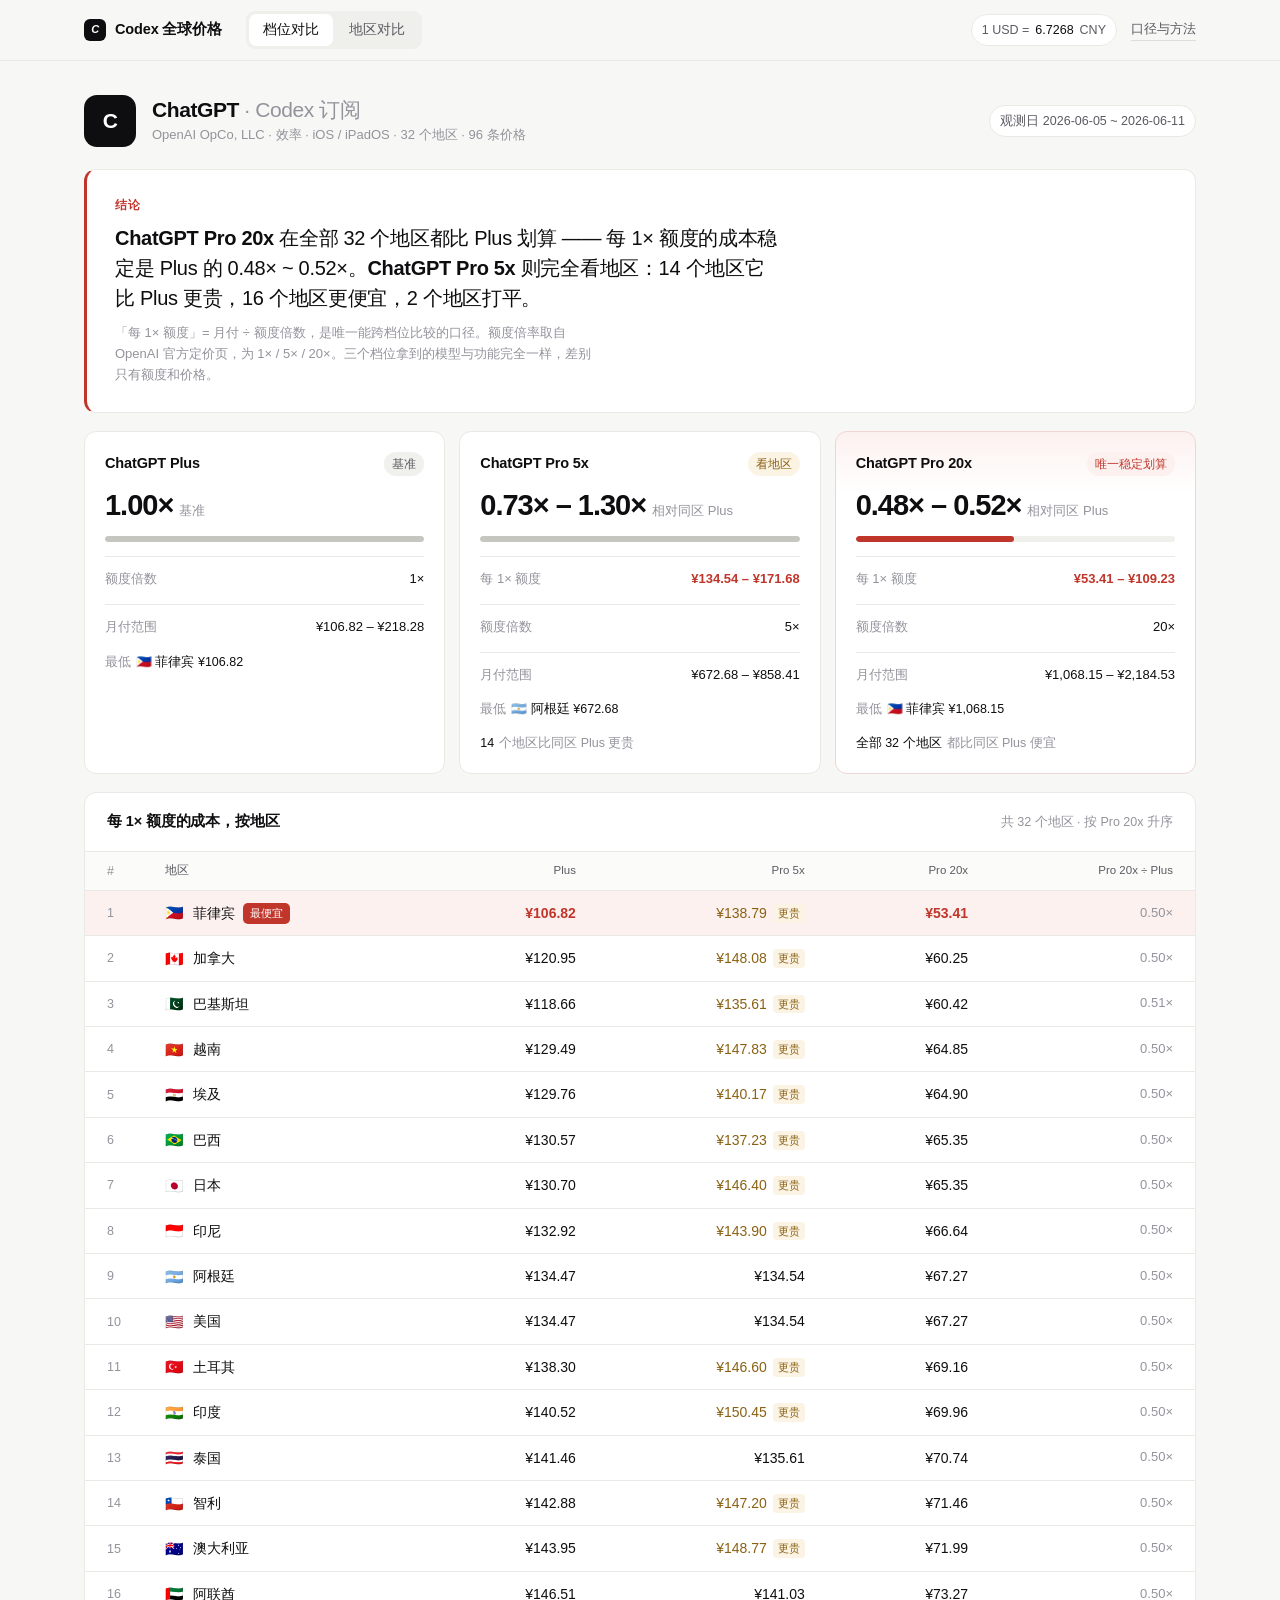
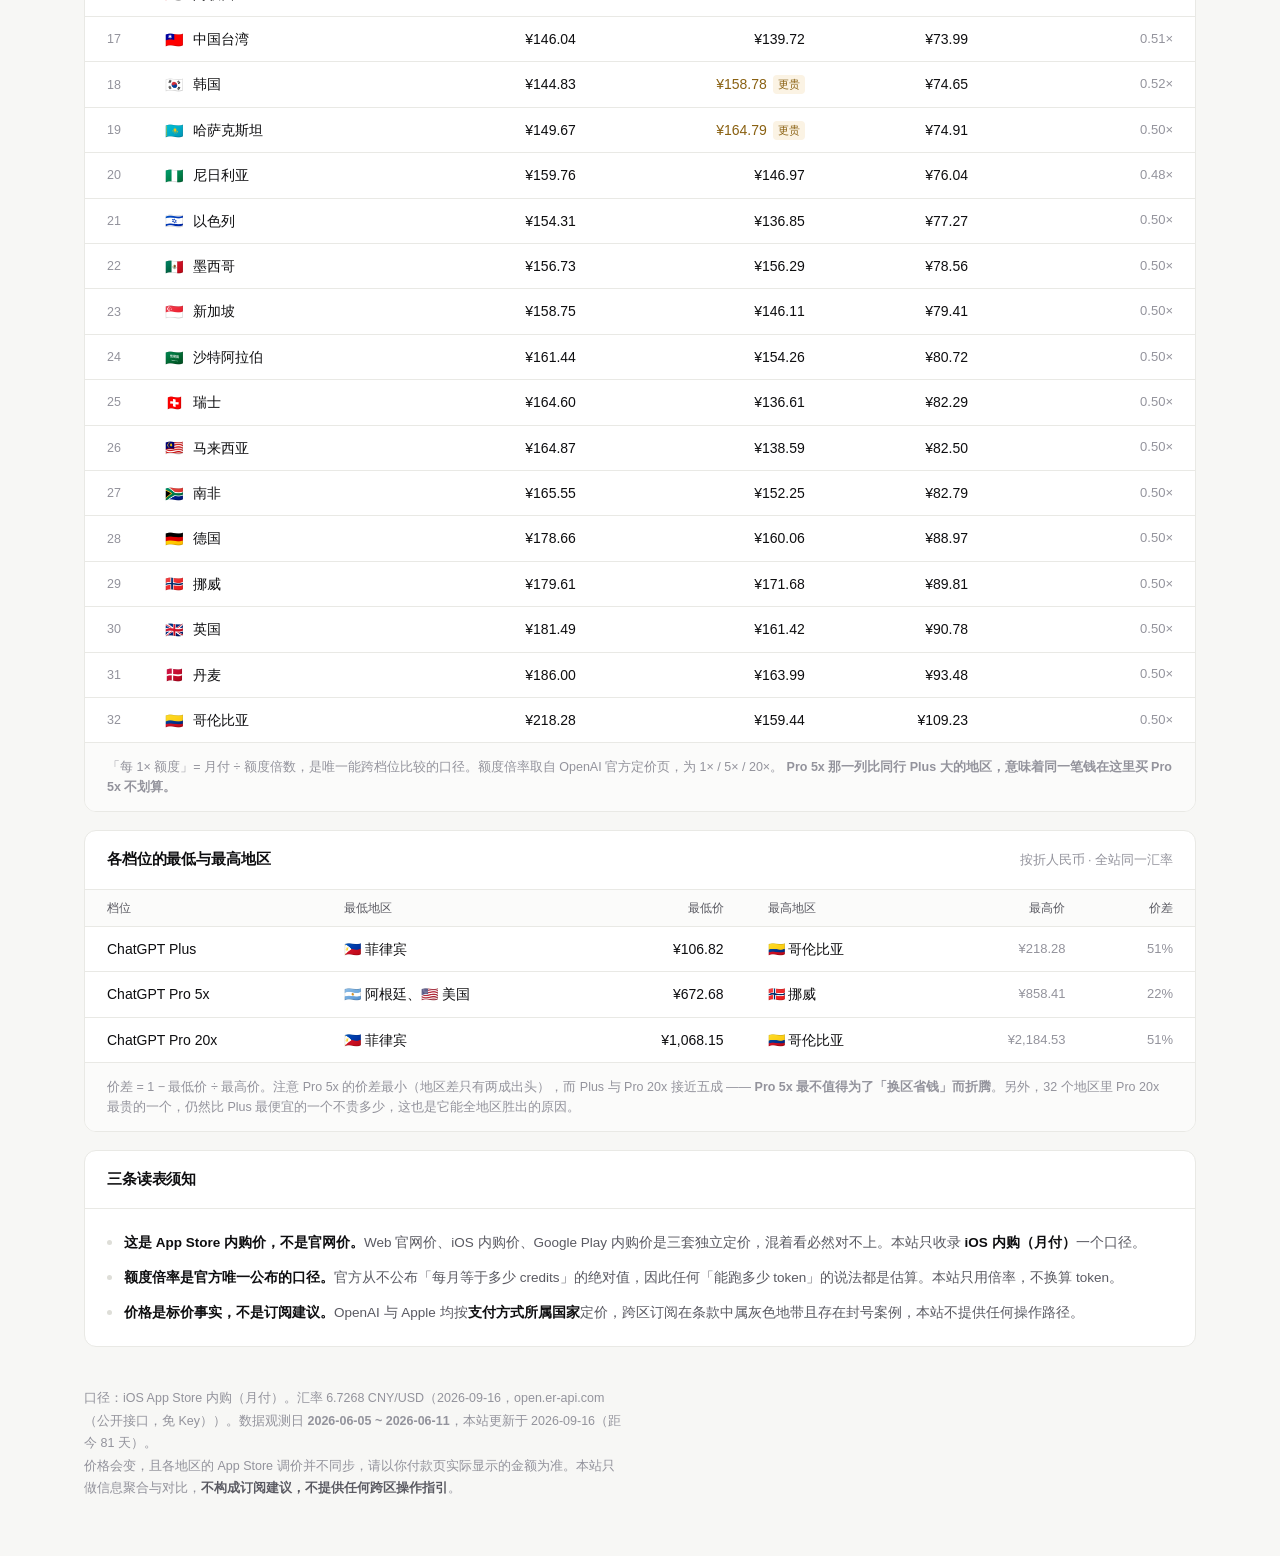
==== commit 34f60b93: "feat: 重建为 32 个地区的真实价格对比站 数据层 - 新增 tools/build-data.mjs：把 App Store 抓取结果生成 assets/data.js   数据从 5 个地区" ====
--- a/index.html
+++ b/index.html
@@ -3,135 +3,113 @@
 <head>
 <meta charset="UTF-8">
 <meta name="viewport" content="width=device-width, initial-scale=1">
-<title>Codex 该买哪档？Pro 5x 每块钱买到的产能和 Plus 一模一样</title>
-<meta name="description" content="按官方倍率折算成人民币，比较 Codex 各档位与各区域的单位产能成本。结论：Pro 5x 的单位成本与 Plus 完全相同，是 Pro 20x 的两倍。">
+<title>Codex 三个档位，只有 Pro 20x 在所有地区都划算 —— 全球价格对比</title>
+<meta name="description" content="Codex 三档订阅在 32 个 App Store 地区的实测价格与单位成本对比：Pro 20x 每 1× 额度稳定是 Plus 的一半；Pro 5x 则看地区，14 个地区反而比 Plus 更贵。">
 <meta property="og:type" content="website">
-<meta property="og:title" content="别急着买 Pro 5x：它每块钱买到的产能，和 Plus 一模一样">
-<meta property="og:description" content="按官方倍率折算成人民币，Pro 5x 的单位产能成本是 ¥135，与 Plus 相同，却是 Pro 20x 的两倍。">
+<meta property="og:title" content="Codex 三个档位，只有 Pro 20x 在所有地区都划算">
+<meta property="og:description" content="Pro 20x 每 1× 额度稳定是 Plus 的一半；Pro 5x 则看地区，14 个地区反而比 Plus 更贵。">
 <meta property="og:locale" content="zh_CN">
 <meta name="twitter:card" content="summary">
 <link rel="stylesheet" href="assets/styles.css">
 </head>
 <body data-view="unit">
 
-<header class="topbar">
-  <div class="topbar-in">
-    <a class="brand" href="index.html"><i class="mark"></i><span class="bn">Codex 单位成本</span></a>
-    <nav class="tabs">
+<header class="top">
+  <div class="wrap top-in">
+    <a class="brand" href="index.html"><i class="mark">C</i><span class="bn">Codex 全球价格</span></a>
+    <nav class="seg">
       <a class="on" href="index.html">档位对比</a>
       <a href="compare.html">地区对比</a>
     </nav>
-    <div class="topbar-r">
-      <span class="fxchip"><i class="dot"></i>1 USD = <b id="fxRate">6.7268</b>&nbsp;CNY</span>
-      <a class="toplink" href="method.html">方法论与来源</a>
+    <div class="top-r">
+      <span class="chip">1 USD = <b id="fxRate">6.7268</b> CNY</span>
+      <a class="tlink" href="method.html">口径与方法</a>
     </div>
   </div>
 </header>
 
-<main class="page">
+<main class="wrap">
 
-  <section class="hero">
-    <div class="eyebrow"><span id="heroMeta">美区官方价</span></div>
-    <h1 id="heroTitle">同样的钱，买到多少产能</h1>
-    <p class="hero-sub" id="heroSub">按官方倍率折算，每 1× 额度要花多少钱。</p>
-
-    <div class="ruler" id="heroRuler"></div>
-    <p class="ruler-foot" id="heroFoot"></p>
-
-    <div class="hero-actions">
-      <button class="btn" type="button" id="shareBtn">生成结论图</button>
-      <a class="btn ghost" href="compare.html">看各地区实付价</a>
+  <section class="apphead">
+    <div class="appicon">C</div>
+    <div>
+      <h1>ChatGPT <span class="dim">· Codex 订阅</span></h1>
+      <p class="sub" id="appSub"></p>
     </div>
-    <p class="note" id="shareTip">结论图是 1080×1440 的竖版图片，存下来就能直接发小红书或微信。</p>
+    <div class="apphead-r">
+      <span class="chip" id="batchChip"></span>
+    </div>
   </section>
 
-  <div class="pillbar" id="tierPills"></div>
-
-  <div class="cols">
-
-    <div class="col-main">
-      <section class="panel">
-        <div class="panel-head">
-          <h2>全部配置 · 按每 1× 额度的成本</h2>
-        </div>
-        <p class="hint">同一根尺子量到底：月付 ÷ 倍率，得出每个配置买到 1× 额度要花多少钱。</p>
-        <div class="tablewrap">
-          <table class="rk">
-            <thead>
-              <tr>
-                <th>排名</th>
-                <th>配置</th>
-                <th class="r">每 1× 额度</th>
-                <th>相对水位</th>
-                <th>置信度</th>
-              </tr>
-            </thead>
-            <tbody id="rankBody"></tbody>
-          </table>
-        </div>
-        <p class="note" id="rankNote"></p>
-      </section>
-    </div>
-
-    <aside class="col-side">
-      <div class="side-card" id="bestCard"></div>
-      <div class="side-card" id="distCard"></div>
-    </aside>
-
-  </div>
-
-  <p class="disclaimer">
-    <b>口径说明</b>
-    本页价格为<strong>估算值</strong>，以你付款页实际显示为准。官方只公布<strong>倍率</strong>（Plus 1× / Pro 5x 5× / Pro 20x 20×），从未公布「每月等于多少 credits」的绝对值，因此任何「能跑多少 token」的说法都是估算。
-    OpenAI 按<strong>支付方式所属国家</strong>定价（不是按 IP）。本站只做信息聚合与对比，<strong>不提供任何跨区操作指引</strong>。
-  </p>
-
-  <section class="panel">
-    <div class="panel-head">
-      <h2>按你自己的情况算</h2>
-      <span class="panel-sub">含重置红利</span>
-    </div>
-    <p class="hint">上面那张表是名义口径（不含重置）。把重置利用率和你选的档位、支付区填进来，得到属于你的实际单位成本。</p>
-
-    <div class="grid2">
-      <div class="field">
-        <label for="plan">订阅档位</label>
-        <select id="plan"></select>
-      </div>
-      <div class="field">
-        <label for="region">支付区（按支付方式所属国，非 IP）</label>
-        <select id="region"></select>
-      </div>
-      <div class="field">
-        <label for="u">重置利用率 —— 重置发生后你能吃掉多少额度</label>
-        <input type="range" id="u" min="0" max="100" step="5" value="50">
-        <div class="rowval"><span>0%（完全不吃）</span><b id="uval">50%</b></div>
-      </div>
-      <div class="field">
-        <label for="R">月均全局重置次数</label>
-        <input type="number" id="R" min="0" max="30" step="0.1" value="7.3">
-        <div class="rowval"><span>默认 7.3 = 30 ÷ 4.1 天中位间隔</span><span>口径见方法论</span></div>
-      </div>
-    </div>
-
-    <div class="out" id="out"></div>
-    <div class="meta" id="meta"></div>
+  <section class="verdict">
+    <p class="k">结论</p>
+    <h2 id="verdictLine"></h2>
+    <p class="note" id="verdictNote"></p>
   </section>
 
-  <form class="sub" id="subForm" data-endpoint="">
-    <div class="sub-txt">
-      <h3>价格一有变化就通知你</h3>
-      <p>只发价格与口径变动，不发推广。</p>
+  <div class="plans" id="planCards"></div>
+
+  <section class="card">
+    <header class="card-h">
+      <h2>每 1× 额度的成本，按地区</h2>
+      <span class="sub">共 32 个地区 · 按 Pro 20x 升序</span>
+    </header>
+    <div class="tablewrap">
+      <table class="tbl">
+        <thead>
+          <tr>
+            <th class="rk">#</th>
+            <th>地区</th>
+            <th class="r">Plus</th>
+            <th class="r">Pro 5x</th>
+            <th class="r">Pro 20x</th>
+            <th class="r">Pro 20x ÷ Plus</th>
+          </tr>
+        </thead>
+        <tbody id="unitBody"></tbody>
+      </table>
     </div>
-    <input type="email" placeholder="你的邮箱" required>
-    <button class="btn" type="submit">订阅更新</button>
-    <p class="sub-tip" id="subTip"></p>
-  </form>
+    <p class="card-foot">
+      「每 1× 额度」= 月付 ÷ 额度倍数，是唯一能跨档位比较的口径。额度倍率取自 OpenAI 官方定价页，为 1× / 5× / 20×。
+      <b>Pro 5x 那一列比同行 Plus 大的地区，意味着同一笔钱在这里买 Pro 5x 不划算。</b>
+    </p>
+  </section>
 
-  <p class="foot">
-    本站为信息聚合与对比，<strong>不构成订阅建议，不提供跨区操作指引</strong>。请以官方条款与实际付款页为准。<br>
-    <span id="staleness"></span>
-  </p>
+  <section class="card">
+    <header class="card-h">
+      <h2>各档位的最低与最高地区</h2>
+      <span class="sub" id="cheapSub"></span>
+    </header>
+    <div class="tablewrap">
+      <table class="tbl">
+        <thead>
+          <tr>
+            <th>档位</th>
+            <th>最低地区</th>
+            <th class="r">最低价</th>
+            <th>最高地区</th>
+            <th class="r">最高价</th>
+            <th class="r">价差</th>
+          </tr>
+        </thead>
+        <tbody id="cheapBody"></tbody>
+      </table>
+    </div>
+    <p class="card-foot" id="cheapFoot"></p>
+  </section>
+
+  <section class="card">
+    <header class="card-h"><h2>三条读表须知</h2></header>
+    <div class="doc">
+      <ul>
+        <li><strong>这是 App Store 内购价，不是官网价。</strong>Web 官网价、iOS 内购价、Google Play 内购价是三套独立定价，混着看必然对不上。本站只收录 <b>iOS 内购（月付）</b>一个口径。</li>
+        <li><strong>额度倍率是官方唯一公布的口径。</strong>官方从不公布「每月等于多少 credits」的绝对值，因此任何「能跑多少 token」的说法都是估算。本站只用倍率，不换算 token。</li>
+        <li><strong>价格是标价事实，不是订阅建议。</strong>OpenAI 与 Apple 均按<strong>支付方式所属国家</strong>定价，跨区订阅在条款中属灰色地带且存在封号案例，本站不提供任何操作路径。</li>
+      </ul>
+    </div>
+  </section>
+
+  <p class="foot" id="foot"></p>
 
 </main>
 
--- a/assets/styles.css
+++ b/assets/styles.css
@@ -1,496 +1,300 @@
 /* ==========================================================================
-   Codex 单位成本 —— 视觉系统
-   方向：精密计量仪器
-     · 纸白底 + 极淡方格（测量基准的表面）
-     · 发丝分隔线代替投影，层级靠留白与字号而非装饰
-     · 展示级数字用衬线体（编辑精度感），表内数字用无衬线等宽位
-     · 三个信号色各司其职：朱砂＝最低/账面，石绿＝已核验，赭黄＝不值/存疑
+   Codex 全球价格 —— 视觉系统
+   --------------------------------------------------------------------------
+   设计原则（克制优先）：
+   1. 纸白底 + 纯白卡片 + 发丝级描边，不用任何阴影。层次由留白和描边建立。
+   2. 颜色只有一个意思：朱砂 = 最低价。其余全部是灰阶。
+   3. 数字一律 tabular-nums，保证纵向对齐；大数字用紧字距。
+   4. 字重只用 400 / 500 / 600，不用 700。
    ========================================================================== */
 
 :root{
-  --paper:#F4F4F1;
-  --card:#FFFFFF;
-
-  --ink:#15151A;
-  --ink2:#5C5C66;
-  --ink3:#94949E;
-
-  --rule:rgba(21,21,26,.085);
-  --rule2:rgba(21,21,26,.17);
-  --tick:rgba(21,21,26,.05);
-
-  --signal:#C0402C;        --signal-bg:#FBEEEB;   --signal-line:#EDC6BD;
-  --trust:#2B6A4B;         --trust-bg:#E9F2ED;    --trust-line:#BFDCCB;
-  --caution:#8F6410;       --caution-bg:#FAF1DE;  --caution-line:#E8D4A6;
-  --neutral-bg:#F0F0EC;    --neutral-line:#DAD8CE;
-
-  --f-sans:-apple-system,BlinkMacSystemFont,"PingFang SC","Hiragino Sans GB","Microsoft YaHei","Helvetica Neue",sans-serif;
-  --f-serif:"Songti SC","Source Han Serif SC","Noto Serif SC",Georgia,"Times New Roman",serif;
-  --f-mono:ui-monospace,SFMono-Regular,"SF Mono",Menlo,Consolas,monospace;
-
-  --r:14px;
-  --r-sm:10px;
-  --maxw:1180px;
-  --rc1:124px;   /* 标尺行：名称列 */
-  --rc2:92px;    /* 标尺行：数值列 */
-}
-
-*{box-sizing:border-box}
+  --bg:#F7F7F5;
+  --surface:#FFFFFF;
+  --surface-2:#FBFBFA;
+
+  --ink:#0E0E10;
+  --ink2:#5A5A62;
+  --ink3:#93939C;
+
+  --line:#E9E9E5;
+  --line2:#DEDED8;
+
+  --sig:#C1362B;          /* 最低价 —— 全站唯一强调色 */
+  --sig-bg:#FCF1EF;
+  --sig-line:#F0D6D2;
+
+  --warn:#8A6112;         /* 仅用于「这里买更贵」的警示，别处不用 */
+  --warn-bg:#FBF3E4;
+
+  --r:12px;
+  --r-sm:8px;
+  --wrap:1160px;
+
+  --sans:-apple-system,BlinkMacSystemFont,"SF Pro Text","Helvetica Neue",
+         "PingFang SC","Hiragino Sans GB","Microsoft YaHei",sans-serif;
+}
+
+*,*::before,*::after{box-sizing:border-box}
 html{-webkit-text-size-adjust:100%}
 body{
-  margin:0; background:var(--paper); color:var(--ink);
-  font-family:var(--f-sans); font-size:14px; line-height:1.66;
-  -webkit-font-smoothing:antialiased; -moz-osx-font-smoothing:grayscale;
-}
-a{color:inherit; text-decoration:none}
-a:hover{text-decoration:underline}
-.num{font-variant-numeric:tabular-nums; white-space:nowrap}
-.serif{font-family:var(--f-serif)}
-
-/* ==================== 顶栏 ==================== */
-.topbar{
-  position:sticky; top:0; z-index:20;
-  background:rgba(255,255,255,.86);
-  -webkit-backdrop-filter:saturate(180%) blur(14px);
-  backdrop-filter:saturate(180%) blur(14px);
-  border-bottom:1px solid var(--rule);
-}
-.topbar-in{
-  max-width:var(--maxw); margin:0 auto; padding:0 24px;
-  height:58px; display:flex; align-items:center; gap:26px;
-}
-.brand{display:flex; align-items:center; gap:9px; font-weight:650; font-size:14.5px; letter-spacing:-.015em; white-space:nowrap}
-.brand:hover{text-decoration:none}
-.brand .mark{
-  width:19px; height:19px; border-radius:5px; flex:0 0 auto;
-  background:var(--ink); position:relative;
-}
-.brand .mark::after{
-  content:''; position:absolute; left:4px; right:4px; top:4px; height:1.5px;
-  background:#fff; box-shadow:0 4px 0 rgba(255,255,255,.72), 0 8px 0 rgba(255,255,255,.38);
-}
-.tabs{display:flex; gap:4px; flex:1 1 auto}
-.tabs a{
-  padding:6px 13px; border-radius:8px; font-size:13.5px; color:var(--ink2);
-  font-weight:500; white-space:nowrap; transition:background .16s, color .16s;
-}
-.tabs a:hover{background:var(--neutral-bg); color:var(--ink); text-decoration:none}
-.tabs a.on{background:var(--ink); color:#fff; font-weight:600}
-.topbar-r{display:flex; align-items:center; gap:10px; margin-left:auto}
-.fxchip{
-  display:inline-flex; align-items:center; gap:7px; padding:4px 11px 4px 9px;
-  border:1px solid var(--rule2); border-radius:999px; font-size:12px; color:var(--ink2);
-  font-variant-numeric:tabular-nums; white-space:nowrap;
-}
-.fxchip b{color:var(--ink); font-weight:600}
-.fxchip .dot{width:6px; height:6px; border-radius:50%; background:var(--trust); flex:0 0 auto}
-.toplink{font-size:13px; color:var(--ink2); white-space:nowrap}
-.toplink:hover{color:var(--ink)}
-
-/* ==================== 页面容器 ==================== */
-.page{max-width:var(--maxw); margin:0 auto; padding:26px 24px 72px}
-
-/* ==================== 首屏 ==================== */
+  margin:0;
+  background:var(--bg);
+  color:var(--ink);
+  font:400 14px/1.6 var(--sans);
+  -webkit-font-smoothing:antialiased;
+  font-variant-numeric:tabular-nums;
+}
+h1,h2,h3,p,ul,ol,figure{margin:0}
+ul,ol{padding:0;list-style:none}
+a{color:inherit;text-decoration:none}
+button{font:inherit;color:inherit;background:none;border:0;cursor:pointer}
+table{border-collapse:collapse;width:100%}
+b,strong{font-weight:600}
+
+.wrap{max-width:var(--wrap);margin:0 auto;padding:0 24px}
+.dim{color:var(--ink3)}
+.r{text-align:right}
+
+/* ============================ 顶栏 ============================ */
+
+.top{
+  position:sticky;top:0;z-index:20;
+  background:rgba(247,247,245,.86);
+  backdrop-filter:saturate(180%) blur(12px);
+  -webkit-backdrop-filter:saturate(180%) blur(12px);
+  border-bottom:1px solid var(--line);
+}
+.top-in{display:flex;align-items:center;gap:20px;height:60px}
+.brand{display:flex;align-items:center;gap:9px;font-weight:600;font-size:14.5px;letter-spacing:-.01em;white-space:nowrap}
+.mark{
+  width:22px;height:22px;border-radius:6px;background:var(--ink);
+  display:grid;place-items:center;color:#fff;font-size:11px;font-weight:600;
+  letter-spacing:-.03em;flex:none;
+}
+.seg{display:flex;gap:2px;padding:3px;background:#EFEFEC;border-radius:9px;margin-left:4px}
+.seg a{
+  padding:5px 14px;border-radius:7px;font-size:13.5px;color:var(--ink2);
+  transition:background .15s,color .15s;white-space:nowrap;
+}
+.seg a:hover{color:var(--ink)}
+.seg a.on{background:var(--surface);color:var(--ink);font-weight:500}
+.top-r{margin-left:auto;display:flex;align-items:center;gap:14px}
+.chip{
+  display:inline-flex;align-items:center;gap:6px;
+  padding:5px 10px;border:1px solid var(--line);border-radius:999px;
+  background:var(--surface);font-size:12.5px;color:var(--ink2);white-space:nowrap;
+}
+.chip b{color:var(--ink);font-weight:500}
+.tlink{font-size:13px;color:var(--ink2);border-bottom:1px solid var(--line2);padding-bottom:1px;transition:color .15s,border-color .15s;white-space:nowrap}
+.tlink:hover{color:var(--ink);border-color:var(--ink)}
+
+/* ============================ 页头 ============================ */
+
+.apphead{display:flex;align-items:center;gap:16px;padding:34px 0 22px}
+.appicon{
+  width:52px;height:52px;border-radius:13px;flex:none;
+  background:var(--ink);color:#fff;display:grid;place-items:center;
+  font-size:21px;font-weight:600;letter-spacing:-.04em;
+}
+.apphead h1{font-size:21px;font-weight:600;letter-spacing:-.02em;line-height:1.3}
+.apphead h1 .dim{font-weight:400}
+.apphead .sub{font-size:13px;color:var(--ink3);margin-top:2px}
+.apphead-r{margin-left:auto;display:flex;flex-direction:column;align-items:flex-end;gap:6px}
+
+/* ============================ 结论条 ============================ */
+
+.verdict{
+  padding:26px 28px;border-radius:var(--r);
+  background:var(--surface);border:1px solid var(--line);
+  border-left:3px solid var(--sig);
+}
+.verdict .k{
+  font-size:11.5px;font-weight:600;letter-spacing:.09em;color:var(--sig);
+  text-transform:uppercase;margin-bottom:9px;
+}
+.verdict h2{font-size:20px;line-height:1.5;font-weight:500;letter-spacing:-.015em;max-width:60ch}
+.verdict h2 b{font-weight:600}
+.verdict .note{margin-top:10px;font-size:13px;color:var(--ink3);max-width:66ch}
+
+/* ============================ 卡片 ============================ */
+
+.card{
+  background:var(--surface);border:1px solid var(--line);
+  border-radius:var(--r);margin-top:18px;overflow:hidden;
+}
+.card-h{
+  display:flex;align-items:baseline;gap:10px;
+  padding:17px 22px;border-bottom:1px solid var(--line);
+}
+.card-h h2{font-size:14.5px;font-weight:600;letter-spacing:-.01em}
+.card-h .sub{font-size:12.5px;color:var(--ink3);margin-left:auto;white-space:nowrap}
+.card-b{padding:22px}
+.card-foot{padding:14px 22px;border-top:1px solid var(--line);font-size:12.5px;color:var(--ink3);background:var(--surface-2)}
+
+/* ============================ 档位卡 ============================ */
+
+.plans{display:grid;grid-template-columns:repeat(3,minmax(0,1fr));gap:14px;margin-top:18px}
+.plan{
+  background:var(--surface);border:1px solid var(--line);border-radius:var(--r);
+  padding:20px;display:flex;flex-direction:column;gap:14px;position:relative;
+}
+.plan.is-best{border-color:var(--sig-line);background:linear-gradient(180deg,var(--sig-bg) 0%,var(--surface) 62px)}
+.plan-top{display:flex;align-items:center;gap:8px}
+.plan-name{font-size:14.5px;font-weight:600;letter-spacing:-.01em}
+.plan-tag{
+  margin-left:auto;font-size:11.5px;font-weight:500;padding:3px 8px;border-radius:999px;
+  background:#F0F0EC;color:var(--ink2);white-space:nowrap;
+}
+.plan-tag.bad{background:#FBF3E4;color:#8A6112}
+.plan-tag.good{background:var(--sig-bg);color:var(--sig)}
+.plan-price{display:flex;align-items:baseline;gap:6px}
+.plan-price .v{font-size:29px;font-weight:600;letter-spacing:-.035em;line-height:1.1}
+.plan-price .u{font-size:13px;color:var(--ink3)}
+.plan-kv{display:flex;justify-content:space-between;gap:10px;font-size:13px;padding-top:12px;border-top:1px solid var(--line)}
+.plan-kv .l{color:var(--ink3)}
+.plan-kv .v{font-weight:500}
+.plan-kv.hi .v{color:var(--sig);font-weight:600}
+.plan-bar{height:6px;border-radius:3px;background:#F0F0EC;overflow:hidden}
+.plan-bar i{display:block;height:100%;background:var(--ink);border-radius:3px}
+.plan-bar i.mute{background:#C6C6C0}
+.plan-bar i.sig{background:var(--sig)}
+.plan-low{
+  font-size:12.5px;color:var(--ink3);display:flex;align-items:center;gap:5px;flex-wrap:wrap;
+}
+.plan-low b{color:var(--ink);font-weight:500}
+
+/* ============================ 表格 ============================ */
+
+/* 宽表在窄屏横向滚动，而不是把页面撑破 */
+.tablewrap{overflow-x:auto;overscroll-behavior-x:contain;-webkit-overflow-scrolling:touch}
+
+.tbl th{
+  font-size:11.5px;font-weight:500;color:var(--ink2);text-align:left;
+  padding:9px 22px;border-bottom:1px solid var(--line);white-space:nowrap;
+  background:var(--surface-2);
+}
+/* 必须显式写 .tbl th.r —— 否则被上面 .tbl th 的 text-align:left 盖掉，表头与数字列错位 */
+.tbl th.r{text-align:right}
+.tbl td{padding:11px 22px;border-bottom:1px solid var(--line);vertical-align:middle}
+.tbl tbody tr:last-child td{border-bottom:0}
+.tbl tbody tr{transition:background .12s}
+.tbl tbody tr:hover{background:var(--surface-2)}
+.tbl .rk{width:52px;color:var(--ink3);font-size:12.5px}
+.tbl .rg{display:flex;align-items:center;gap:9px;min-width:0}
+.tbl .fl{font-size:15px;line-height:1;flex:none}
+.tbl .nm{font-weight:500;white-space:nowrap;overflow:hidden;text-overflow:ellipsis}
+.tbl .loc{color:var(--ink3);white-space:nowrap;font-size:13px}
+.tbl .cny{font-weight:500;white-space:nowrap}
+.tbl tr.is-min .cny{color:var(--sig);font-weight:600}
+.tbl tr.is-min{background:var(--sig-bg)}
+.tbl tr.is-min:hover{background:var(--sig-bg)}
+.tag{
+  display:inline-block;font-size:11px;font-weight:500;padding:2px 7px;border-radius:5px;
+  background:var(--sig);color:#fff;white-space:nowrap;margin-left:8px;vertical-align:1px;
+}
+/* 全表唯一需要警示的单元格：Pro 5x 比同区 Plus 更贵 */
+.cell-warn{color:var(--warn);font-weight:500;white-space:nowrap}
+.mini-warn{
+  display:inline-block;margin-left:6px;font-size:10.5px;font-weight:500;
+  padding:1px 5px;border-radius:4px;background:var(--warn-bg);color:var(--warn);
+  vertical-align:1px;
+}
+
+.bar-cell{width:96px;padding-right:22px}
+.bar{display:block;height:5px;border-radius:3px;background:#EFEFEB;overflow:hidden}
+.bar i{display:block;height:100%;background:#C6C6C0;border-radius:3px}
+.bar i.sig{background:var(--sig)}
+
+/* ============================ 档位切换 pills ============================ */
+
+.pills{display:flex;gap:8px;flex-wrap:wrap;margin-top:18px}
+.pill{
+  padding:8px 16px;border:1px solid var(--line);border-radius:999px;
+  background:var(--surface);font-size:13.5px;color:var(--ink2);
+  transition:border-color .15s,color .15s,background .15s;
+}
+.pill:hover{border-color:var(--line2);color:var(--ink)}
+.pill[aria-pressed="true"]{background:var(--ink);border-color:var(--ink);color:#fff;font-weight:500}
+
+/* ============================ 最低价主卡 ============================ */
+
 .hero{
-  position:relative; overflow:hidden;
-  background:var(--card); border:1px solid var(--rule); border-radius:var(--r);
-  padding:30px 34px 26px; margin-bottom:16px;
-}
-/* 极淡方格：测量基准的表面肌理，向下淡出 */
-.hero::before{
-  content:''; position:absolute; inset:0; pointer-events:none;
-  background-image:
-    linear-gradient(var(--tick) 1px,transparent 1px),
-    linear-gradient(90deg,var(--tick) 1px,transparent 1px);
-  background-size:30px 30px;
-  -webkit-mask-image:linear-gradient(to bottom,rgba(0,0,0,.9),transparent 72%);
-  mask-image:linear-gradient(to bottom,rgba(0,0,0,.9),transparent 72%);
-}
-.hero > *{position:relative}
-
-.eyebrow{
-  display:flex; align-items:center; gap:9px; flex-wrap:wrap;
-  font-size:11.5px; letter-spacing:.06em; color:var(--ink3);
-  text-transform:uppercase; font-weight:600; margin-bottom:14px;
-}
-.eyebrow .sep{width:14px; height:1px; background:var(--rule2); display:inline-block}
-
-.hero h1{
-  font-size:clamp(24px,3.5vw,37px); font-weight:650; letter-spacing:-.028em;
-  line-height:1.26; margin:0 0 10px; max-width:19em;
-}
-.hero-sub{color:var(--ink2); font-size:15px; margin:0 0 26px; max-width:36em; line-height:1.6}
-.hero-sub b{color:var(--ink); font-weight:600}
-
-/* ---------- 签名元素：单位成本标尺 ---------- */
-.ruler{border-top:1px solid var(--rule); padding-top:18px}
-/* 表头与标尺行共用同一套列宽，刻度才会和条形对齐 */
-.ruler-cap{
-  display:grid; grid-template-columns:var(--rc1) minmax(0,1fr) var(--rc2); gap:14px;
-  align-items:baseline; font-size:11.5px; color:var(--ink3); letter-spacing:.04em;
-  margin-bottom:12px; white-space:nowrap;
-}
-.ruler-cap .ticks{position:relative; height:13px}
-.ruler-cap .ticks i{
-  position:absolute; top:0; font-style:normal; font-size:11px; color:var(--ink3);
-  transform:translateX(-50%); white-space:nowrap; font-variant-numeric:tabular-nums;
-}
-.ruler-cap .ticks i:first-child{transform:none}
-.ruler-cap .ticks i:last-child{transform:translateX(-100%)}
-
-.rrow{
-  display:grid; grid-template-columns:var(--rc1) minmax(0,1fr) var(--rc2);
-  gap:14px; align-items:center; padding:9px 0;
-  border-top:1px solid var(--rule);
-}
-.rrow:first-child{border-top:0}
-.rname{font-size:13.5px; font-weight:600; letter-spacing:-.01em; display:flex; align-items:center; gap:7px}
-.rrow-track{position:relative; height:20px; display:flex; align-items:center}
-.rrow-track .seg{position:absolute; inset:0; pointer-events:none}
-.rrow-track .mk{
-  position:absolute; top:-4px; bottom:-4px; width:0;
-  border-left:1px dashed var(--rule2); pointer-events:none;
-}
-.rrow-track .fill{
-  position:relative; height:9px; border-radius:3px; background:var(--ink);
-  transform-origin:left center; animation:grow .62s cubic-bezier(.22,.7,.24,1) both;
-}
-.rrow.is-dim .fill{background:#C9C9C2}
-.rrow.is-bad .fill{background:var(--caution)}
-.rrow.is-best .fill{background:var(--trust)}
-.rrow-val{
-  text-align:right; font-family:var(--f-serif); font-size:20px; font-weight:600;
-  letter-spacing:-.02em; font-variant-numeric:tabular-nums;
-}
-.rrow.is-bad .rrow-val{color:var(--caution)}
-.rrow.is-best .rrow-val{color:var(--trust)}
-@keyframes grow{from{transform:scaleX(0)} to{transform:scaleX(1)}}
-
-.ruler-foot{
-  border-top:1px solid var(--rule); margin-top:14px; padding-top:13px;
-  font-size:12.5px; color:var(--ink2); line-height:1.7;
-}
-.ruler-foot b{color:var(--ink); font-weight:600}
-
-.hero-actions{display:flex; gap:10px; flex-wrap:wrap; margin-top:20px}
-
-/* ==================== 按钮 ==================== */
-.btn{
-  display:inline-flex; align-items:center; justify-content:center; gap:7px;
-  padding:9px 17px; font-size:13.5px; font-family:inherit; font-weight:600;
-  letter-spacing:-.005em; cursor:pointer; border-radius:9px;
-  background:var(--ink); color:#fff; border:1px solid var(--ink);
-  transition:transform .14s, opacity .16s, background .16s;
-}
-.btn:hover{opacity:.88; text-decoration:none}
-.btn:active{transform:translateY(1px)}
-.btn.ghost{background:transparent; color:var(--ink); border-color:var(--rule2)}
-.btn.ghost:hover{background:var(--neutral-bg); opacity:1}
-.btn:disabled{opacity:.45; cursor:not-allowed}
-.btn:focus-visible,a:focus-visible,select:focus-visible,input:focus-visible{
-  outline:2px solid var(--ink); outline-offset:2px; border-radius:6px;
-}
-
-/* ==================== 筛选 pills ==================== */
-.pillbar{
-  display:flex; gap:7px; align-items:center; margin:0 0 16px;
-  overflow-x:auto; padding-bottom:2px; scrollbar-width:none;
-}
-.pillbar::-webkit-scrollbar{display:none}
-.pill{
-  flex:0 0 auto; padding:7px 15px; border-radius:999px; font-size:13px; font-weight:500;
-  background:var(--card); border:1px solid var(--rule); color:var(--ink2);
-  cursor:pointer; font-family:inherit; white-space:nowrap;
-  transition:background .15s, color .15s, border-color .15s;
-}
-.pill:hover{border-color:var(--rule2); color:var(--ink)}
-.pill[aria-pressed="true"]{background:var(--ink); border-color:var(--ink); color:#fff; font-weight:600}
-.pillbar .pill-hint{margin-left:auto; font-size:12px; color:var(--ink3); white-space:nowrap; flex:0 0 auto}
-
-/* ==================== 双栏 ==================== */
-.cols{display:grid; grid-template-columns:minmax(0,1fr) 328px; gap:16px; align-items:start}
-.col-side{display:flex; flex-direction:column; gap:16px; position:sticky; top:74px}
-
-/* ==================== 面板 ==================== */
-.panel{
-  background:var(--card); border:1px solid var(--rule); border-radius:var(--r);
-  padding:20px 22px; margin-bottom:16px;
-}
-.col-side .panel{margin-bottom:0}
-.panel-head{display:flex; align-items:baseline; gap:12px; margin-bottom:4px; flex-wrap:wrap}
-.panel h2{
-  font-size:15px; font-weight:650; letter-spacing:-.015em; margin:0;
-}
-.panel-sub{font-size:12.5px; color:var(--ink3); margin-left:auto; font-variant-numeric:tabular-nums}
-.panel .hint{color:var(--ink2); font-size:12.5px; margin:6px 0 16px; line-height:1.65}
-.panel .hint:last-child{margin-bottom:0}
-.note{font-size:12.5px; color:var(--ink2); margin:14px 0 0; line-height:1.7}
-.note b{color:var(--ink); font-weight:600}
-
-/* ==================== 排名表 ==================== */
-.tablewrap{overflow-x:auto; margin:14px -22px 0; padding:0 22px}
-table{width:100%; border-collapse:collapse}
-thead th{
-  text-align:left; font-weight:600; font-size:11.5px; color:var(--ink3);
-  letter-spacing:.05em; text-transform:uppercase;
-  padding:0 10px 9px; border-bottom:1px solid var(--rule2); white-space:nowrap;
-}
-thead th:first-child{padding-left:0}
-thead th:last-child{padding-right:0}
-tbody td{
-  padding:13px 10px; border-bottom:1px solid var(--rule); vertical-align:middle;
-}
-tbody tr:last-child td{border-bottom:0}
-tbody td:first-child{padding-left:0}
-tbody td:last-child{padding-right:0}
-tbody tr.rk-row{transition:background .14s}
-tbody tr.rk-row:hover{background:#FAFAF7}
-th.r,td.r{text-align:right}
-
-/* 排名徽标
-   注意：这里不能命名为 .rk —— 会和 <table class="rk"> 撞名，
-   把 display:inline-flex 套到表格上，直接压塌 tbody 的表格布局。 */
-.rkb{
-  display:inline-flex; align-items:center; justify-content:center; min-width:23px; height:23px;
-  padding:0 6px; border-radius:7px; background:var(--neutral-bg); color:var(--ink2);
-  font-size:12px; font-weight:650; font-variant-numeric:tabular-nums;
-}
-.rkb.n1{background:var(--signal); color:#fff}
-.rkb.n2{background:#EDEBE4; color:var(--ink2)}
-
-/* 配置单元格 */
-.cfg{display:flex; align-items:center; gap:9px; flex-wrap:wrap}
-.flag{font-size:16px; line-height:1; flex:0 0 auto}
-.cfg-name{font-size:14px; font-weight:600; letter-spacing:-.012em; white-space:nowrap}
-.cfg-sub{display:block; font-size:12px; color:var(--ink3); margin-top:2px; font-variant-numeric:tabular-nums}
-.unit-val{font-size:16.5px; font-weight:650; letter-spacing:-.015em; font-variant-numeric:tabular-nums}
-tr.is-min .unit-val{color:var(--signal)}
-tr.is-trust .unit-val{color:var(--trust)}
-tr.is-bad .unit-val{color:var(--caution)}
-tr.is-muted td{color:var(--ink3)}
-
-/* 相对水位条 */
-.mini{height:6px; border-radius:3px; background:#EAEAE4; overflow:hidden; min-width:64px}
-.mini i{display:block; height:100%; border-radius:3px; background:var(--ink); transition:width .4s cubic-bezier(.22,.7,.24,1)}
-.mini i.sig{background:var(--signal)}
-.mini i.trs{background:var(--trust)}
-.mini i.cau{background:var(--caution)}
-.mini i.mut{background:#C9C9C2}
-
-/* ==================== 标签 ==================== */
-.tag{
-  display:inline-flex; align-items:center; padding:1.5px 8px; border-radius:999px;
-  font-size:11px; line-height:1.6; border:1px solid; white-space:nowrap; font-weight:600;
-  letter-spacing:.01em;
-}
-.t-hi{background:var(--trust-bg); color:var(--trust); border-color:var(--trust-line)}
-.t-mid{background:var(--caution-bg); color:var(--caution); border-color:var(--caution-line)}
-.t-min{background:var(--signal-bg); color:var(--signal); border-color:var(--signal-line)}
-.t-unv{background:transparent; color:var(--ink2); border-color:var(--rule2); border-style:dashed}
-.t-na{background:var(--neutral-bg); color:var(--ink2); border-color:var(--neutral-line)}
-
-.miss{color:var(--ink3); font-size:12.5px}
-/* 明细表：区域单元格不换行（旗帜与名称同排），口径单列不折断 */
-table.detail .cfg{flex-wrap:nowrap}
-table.detail td.cal{white-space:nowrap}
-.mini-legend{display:flex; flex-wrap:wrap; gap:6px 16px; font-size:11.5px; color:var(--ink3); margin-top:12px}
-.mini-legend span{display:inline-flex; align-items:center; gap:6px}
-.sw{width:9px; height:9px; border-radius:2px; display:inline-block; flex:0 0 auto}
-
-/* ==================== 侧栏：最低价卡 ==================== */
-.side-card{background:var(--card); border:1px solid var(--rule); border-radius:var(--r); padding:20px 22px}
-.side-card .lbl{
-  font-size:11.5px; letter-spacing:.06em; text-transform:uppercase;
-  color:var(--ink3); font-weight:600; margin-bottom:10px;
-}
-.big-val{
-  font-family:var(--f-serif); font-size:clamp(34px,4.4vw,44px); font-weight:600;
-  letter-spacing:-.03em; line-height:1; font-variant-numeric:tabular-nums;
-}
-.big-unit{font-size:15px; color:var(--ink3); font-family:var(--f-sans); font-weight:400; margin-left:5px}
-.big-owner{
-  display:inline-flex; align-items:center; gap:7px; margin-top:12px;
-  padding:5px 12px 5px 9px; border-radius:999px; background:var(--neutral-bg);
-  font-size:13px; font-weight:600; letter-spacing:-.01em;
-}
-.big-owner.trust{background:var(--trust-bg); color:var(--trust)}
-.big-owner.warn{background:var(--neutral-bg); color:var(--ink)}
-.big-delta{font-size:12.5px; color:var(--ink2); margin-top:11px; line-height:1.6}
-.big-delta b{color:var(--ink); font-weight:600}
-.side-div{height:1px; background:var(--rule); margin:16px 0 14px}
-.side-foot{font-size:12.5px; color:var(--ink2); line-height:1.7}
-.side-foot .row{display:flex; align-items:center; gap:8px; justify-content:space-between}
-.side-foot .v{font-weight:650; color:var(--ink); font-variant-numeric:tabular-nums}
-
-/* ==================== 侧栏：分布图 ==================== */
-.dist{margin-top:14px}
-.dist-row{display:grid; grid-template-columns:88px minmax(0,1fr) 50px; gap:9px; align-items:center; padding:3.5px 0}
-.dist-lb{font-size:12px; color:var(--ink2); white-space:nowrap; overflow:hidden; text-overflow:ellipsis}
-.dist-bar{height:9px; border-radius:3px; background:#EFEFEA; overflow:hidden}
-.dist-bar i{display:block; height:100%; border-radius:3px; background:#C9C9C2; transition:width .45s cubic-bezier(.22,.7,.24,1)}
-.dist-bar i.sig{background:var(--signal)}
-.dist-bar i.trs{background:var(--trust)}
-.dist-bar i.cau{background:var(--caution)}
-.dist-val{font-size:11.5px; color:var(--ink3); text-align:right; font-variant-numeric:tabular-nums}
-.dist-row.is-min .dist-lb{color:var(--ink); font-weight:600}
-.dist-row.is-min .dist-val{color:var(--ink); font-weight:600}
-
-/* ==================== 表单 ==================== */
-.grid2{display:grid; grid-template-columns:repeat(auto-fit,minmax(230px,1fr)); gap:18px}
-.field label{display:block; font-size:12.5px; color:var(--ink2); margin-bottom:7px; font-weight:500}
-select,input[type=number],input[type=email],input[type=text]{
-  width:100%; padding:10px 12px; font-size:13.5px; font-family:inherit; color:var(--ink);
-  background:var(--card); border:1px solid var(--rule2); border-radius:9px;
-  outline:none; -webkit-appearance:none; appearance:none;
-  transition:border-color .15s, box-shadow .15s;
-}
-select{
-  padding-right:34px; cursor:pointer;
-  background-image:url("data:image/svg+xml;utf8,<svg xmlns='http://www.w3.org/2000/svg' width='12' height='12' viewBox='0 0 12 12'><path d='M2.6 4.6L6 8l3.4-3.4' fill='none' stroke='%236C6C76' stroke-width='1.5' stroke-linecap='round' stroke-linejoin='round'/></svg>");
-  background-repeat:no-repeat; background-position:right 12px center;
-}
-select:focus,input:focus{border-color:var(--ink); box-shadow:0 0 0 3px rgba(21,21,26,.07)}
-input[type=range]{
-  width:100%; margin:9px 0 0; -webkit-appearance:none; appearance:none; background:transparent; height:18px;
-}
-input[type=range]::-webkit-slider-runnable-track{height:4px; border-radius:2px; background:#E2E2DC}
-input[type=range]::-webkit-slider-thumb{
-  -webkit-appearance:none; width:18px; height:18px; border-radius:50%; background:var(--ink);
-  margin-top:-7px; border:2.5px solid #fff; box-shadow:0 1px 4px rgba(21,21,26,.28); cursor:pointer;
-}
-input[type=range]::-moz-range-track{height:4px; border-radius:2px; background:#E2E2DC}
-input[type=range]::-moz-range-thumb{
-  width:14px; height:14px; border-radius:50%; background:var(--ink); border:2.5px solid #fff; cursor:pointer;
-}
-.rowval{display:flex; justify-content:space-between; gap:12px; font-size:12px; color:var(--ink3); margin-top:3px}
-.rowval b{color:var(--ink); font-weight:650; font-variant-numeric:tabular-nums}
-
-/* 计算器输出 */
-.out{display:grid; grid-template-columns:repeat(auto-fit,minmax(158px,1fr)); gap:12px; margin-top:22px}
-.box{background:#FAFAF7; border:1px solid var(--rule); border-radius:var(--r-sm); padding:14px 16px}
-.box .lb{font-size:11.5px; color:var(--ink3); letter-spacing:.03em; margin-bottom:6px}
-.box .vl{
-  font-family:var(--f-serif); font-size:25px; font-weight:600; letter-spacing:-.025em;
-  line-height:1.15; font-variant-numeric:tabular-nums;
-}
-.box .un{font-size:11.5px; color:var(--ink3); margin-top:4px; line-height:1.5}
-.box.hi{background:#EFEFEA; border-color:var(--rule2)}
-.box.na{background:var(--neutral-bg); grid-column:1/-1; border-color:var(--neutral-line)}
-.box.na .vl{font-size:19px; font-family:var(--f-sans); color:var(--ink2)}
-.meta{
-  margin-top:18px; padding-top:15px; border-top:1px solid var(--rule);
-  display:flex; flex-wrap:wrap; gap:8px 20px; font-size:12.5px; color:var(--ink2);
-}
-.meta b{color:var(--ink); font-weight:600}
-
-/* ==================== 页头（内页） ==================== */
-.page-head{margin-bottom:18px}
-.page-head h1{font-size:clamp(22px,3vw,30px); font-weight:650; letter-spacing:-.025em; margin:0 0 8px; line-height:1.28}
-.page-head p{color:var(--ink2); font-size:14px; margin:0; max-width:44em; line-height:1.65}
-.page-head p b{color:var(--ink); font-weight:600}
-
-/* ==================== 声明 / 页脚 ==================== */
-.disclaimer{
-  background:#FBFBF9; border:1px solid var(--rule); border-radius:var(--r);
-  padding:14px 18px; margin:0 0 16px; font-size:12.5px; color:var(--ink2); line-height:1.75;
-}
-.disclaimer b{color:var(--ink); display:inline-block; margin-right:6px}
-.foot{color:var(--ink3); font-size:12px; text-align:center; margin-top:34px; line-height:1.85}
-.foot b{color:var(--ink2)}
-
-/* ==================== 订阅条 ==================== */
-.sub{
-  display:flex; gap:12px; flex-wrap:wrap; align-items:center;
-  background:var(--card); border:1px dashed var(--rule2); border-radius:var(--r);
-  padding:18px 22px; margin-bottom:16px;
-}
-.sub .sub-txt{flex:1 1 250px}
-.sub h3{font-size:14px; font-weight:650; margin:0 0 3px; letter-spacing:-.012em}
-.sub p{margin:0; font-size:12.5px; color:var(--ink2)}
-.sub input{flex:1 1 200px; width:auto}
-.sub .sub-tip{flex:1 1 100%; font-size:12.5px; color:var(--ink2); margin:0}
-
-/* ==================== 方法论页 ==================== */
-.doc{max-width:800px}
-.doc h2{font-size:19px; font-weight:650; letter-spacing:-.02em; margin:0 0 12px; display:flex; align-items:baseline; gap:12px}
-.doc h2 .n{
-  font-family:var(--f-mono); font-size:11.5px; color:var(--ink3); font-weight:500;
-  letter-spacing:0; flex:0 0 auto;
-}
-.doc h3{font-size:13.5px; font-weight:650; margin:22px 0 9px; letter-spacing:-.01em}
-.doc p{margin:0 0 12px}
-.doc ul{margin:0 0 12px; padding-left:0; list-style:none}
-.doc li{position:relative; padding-left:17px; margin-bottom:7px}
-.doc li::before{
-  content:''; position:absolute; left:2px; top:.68em; width:5px; height:1px; background:var(--ink3);
-}
+  display:grid;grid-template-columns:minmax(0,1fr) minmax(0,1.05fr);
+  gap:0;border:1px solid var(--line);border-radius:var(--r);
+  background:var(--surface);overflow:hidden;margin-top:18px;
+}
+.hero-l{padding:28px;border-right:1px solid var(--line)}
+.hero-l .k{font-size:11.5px;font-weight:600;letter-spacing:.09em;color:var(--ink3);text-transform:uppercase}
+.hero-l .big{
+  font-size:50px;font-weight:600;letter-spacing:-.045em;line-height:1.05;
+  color:var(--sig);margin:12px 0 10px;
+}
+.hero-l .owner{display:flex;align-items:center;gap:8px;font-size:15px;font-weight:500}
+.hero-l .owner .fl{font-size:17px}
+.hero-l .save{
+  margin-top:16px;padding-top:14px;border-top:1px solid var(--line);
+  font-size:13px;color:var(--ink2);
+}
+.hero-l .save b{color:var(--ink);font-weight:600}
+.hero-r{padding:22px 24px;background:var(--surface-2);display:flex;flex-direction:column;justify-content:center}
+.hero-r .k{font-size:11.5px;font-weight:600;letter-spacing:.09em;color:var(--ink3);text-transform:uppercase;margin-bottom:14px}
+.stat{display:flex;align-items:baseline;gap:10px;padding:9px 0;border-bottom:1px solid var(--line)}
+.stat:last-child{border-bottom:0}
+.stat .l{color:var(--ink3);font-size:13px;min-width:74px}
+.stat .v{font-weight:500;margin-left:auto;white-space:nowrap}
+.stat .v.mut{color:var(--ink2);font-weight:400}
+
+/* ============================ 文档 / 脚注 ============================ */
+
+.doc{padding:22px;font-size:13.5px;color:var(--ink2);line-height:1.75}
+.doc ul{display:flex;flex-direction:column;gap:11px}
+.doc li{padding-left:17px;position:relative}
+.doc li::before{content:"";position:absolute;left:0;top:9px;width:5px;height:5px;border-radius:50%;background:var(--line2)}
+.doc li b,.doc li strong{color:var(--ink)}
+.doc p + p{margin-top:11px}
+.doc a{color:var(--ink);border-bottom:1px solid var(--line2)}
+.doc a:hover{border-color:var(--ink)}
 .doc code{
-  font-family:var(--f-mono); font-size:12px; background:var(--neutral-bg);
-  padding:1.5px 5px; border-radius:4px; color:var(--ink);
-}
-.doc pre{
-  background:#FAFAF7; border:1px solid var(--rule); border-radius:var(--r-sm);
-  padding:17px 19px; font-family:var(--f-mono); font-size:12.5px; line-height:1.95;
-  overflow-x:auto; margin:0 0 16px; color:var(--ink);
-}
-.doc a{color:var(--ink); border-bottom:1px solid var(--rule2)}
-.doc a:hover{text-decoration:none; border-bottom-color:var(--ink)}
+  font-family:ui-monospace,SFMono-Regular,"SF Mono",Menlo,monospace;
+  font-size:12.5px;padding:1.5px 5px;border-radius:4px;
+  background:#F2F2EE;color:var(--ink);white-space:nowrap;
+}
 .doc .note{
-  background:#FAFAF7; border-left:2px solid var(--rule2); border-radius:0 8px 8px 0;
-  padding:12px 15px; margin:14px 0 0;
-}
-
-/* ==================== 移动端 ==================== */
-.mobonly{display:none}
-@media (max-width:960px){
-  .cols{grid-template-columns:minmax(0,1fr)}
-  .col-side{position:static; flex-direction:row; flex-wrap:wrap}
-  .col-side > *{flex:1 1 300px}
-}
-@media (max-width:720px){
-  .page{padding:18px 15px 60px}
-  .topbar-in{padding:0 15px; gap:14px; height:54px}
-  .topbar-r .fxchip{display:none}
-  .brand span.bn{display:none}
-  .hero{padding:22px 18px 20px}
-  .hero-sub{font-size:14px}
-  .panel{padding:17px 16px}
-  .tablewrap{margin:14px -16px 0; padding:0 16px}
-  .mobonly{display:block}
-  .ruler-cap{display:block; margin-bottom:10px}
-  .ruler-cap .ticks{display:none}
-  .rrow{grid-template-columns:minmax(0,1fr) var(--rc2); gap:10px}
-  .rrow .rname{grid-column:1; font-size:13px}
-  .rrow-track{grid-column:1; grid-row:2}
-  .rrow-val{grid-column:2; grid-row:1/span 2; font-size:19px; align-self:center}
-  .doc{max-width:none}
-
-  /* 排名表 → 卡片式（仅限 class="rk" 的排名表，不要误伤价格明细表） */
-  table.rk{display:block}
-  table.rk thead{display:none}
-  table.rk tbody{display:block}
-  table.rk tr{
-    display:block; position:relative; border:1px solid var(--rule); border-radius:12px;
-    padding:14px 15px; margin-bottom:10px; background:var(--card);
-  }
-  table.rk tr:last-child{margin-bottom:0}
-  table.rk tbody tr:hover{background:var(--card)}
-  table.rk tbody td{border:0; padding:0; display:block}
-  table.rk td.c-rank{position:absolute; left:15px; top:15px}
-  table.rk td.c-cfg{padding-left:32px; padding-right:56px}
-  table.rk td.c-unit{margin-top:12px}
-  table.rk td.c-unit .unit-val{font-size:22px}
-  table.rk td.c-bar{margin-top:9px}
-  table.rk td.c-conf{position:absolute; right:14px; top:14px}
-  table.rk td.c-bar .mini{min-width:0; width:100%}
-  table.rk td.c-bar::before{
-    content:'相对水位'; display:block; font-size:11px; color:var(--ink3); margin-bottom:5px;
-  }
-  /* 价格明细表：8 列宽表，保留表头 + 横向滚动，不做卡片化 */
-  .tablewrap.keep{overflow-x:auto}
-  .tablewrap.keep table.detail{min-width:760px}
-}
-
-@media (prefers-reduced-motion:reduce){
-  *{animation-duration:.01ms !important; animation-iteration-count:1 !important; transition-duration:.01ms !important}
-}
+  margin-top:13px;padding:13px 15px;border-radius:var(--r-sm);
+  background:var(--surface-2);border:1px solid var(--line);
+  font-size:13px;color:var(--ink2);line-height:1.7;
+}
+.doc .note b,.doc .note strong{color:var(--ink)}
+
+.foot{padding:40px 0 56px;font-size:12.5px;color:var(--ink3);line-height:1.8;max-width:78ch}
+.foot strong{color:var(--ink2)}
+
+/* ============================ 窄屏 ============================ */
+
+@media (max-width:900px){
+  .hero{grid-template-columns:minmax(0,1fr)}
+  .hero-l{border-right:0;border-bottom:1px solid var(--line)}
+  .plans{grid-template-columns:minmax(0,1fr)}
+}
+@media (max-width:680px){
+  .wrap{padding:0 16px}
+  .top-in{gap:12px;height:56px}
+  .brand .bn{display:none}
+  .seg a{padding:5px 11px;font-size:13px}
+  .chip{display:none}
+  .apphead{padding:24px 0 18px}
+  .apphead-r{display:none}
+  .apphead h1{font-size:19px}
+  .verdict{padding:20px}
+  .verdict h2{font-size:17.5px}
+  .hero-l{padding:22px}
+  .hero-l .big{font-size:42px}
+  .tbl th,.tbl td{padding-left:12px;padding-right:12px}
+  .tbl .loc,.tbl .bar-cell{display:none}
+  /* 序号列信息量最低，窄屏让位给真正要比的数字 */
+  .tbl .rk{display:none}
+  /* 不设 min-width：让表格按内容自适应，实在放不下才由 .tablewrap 横向滚动 */
+  .tablewrap .tbl{min-width:0}
+  .card-b,.doc{padding:18px}
+}
